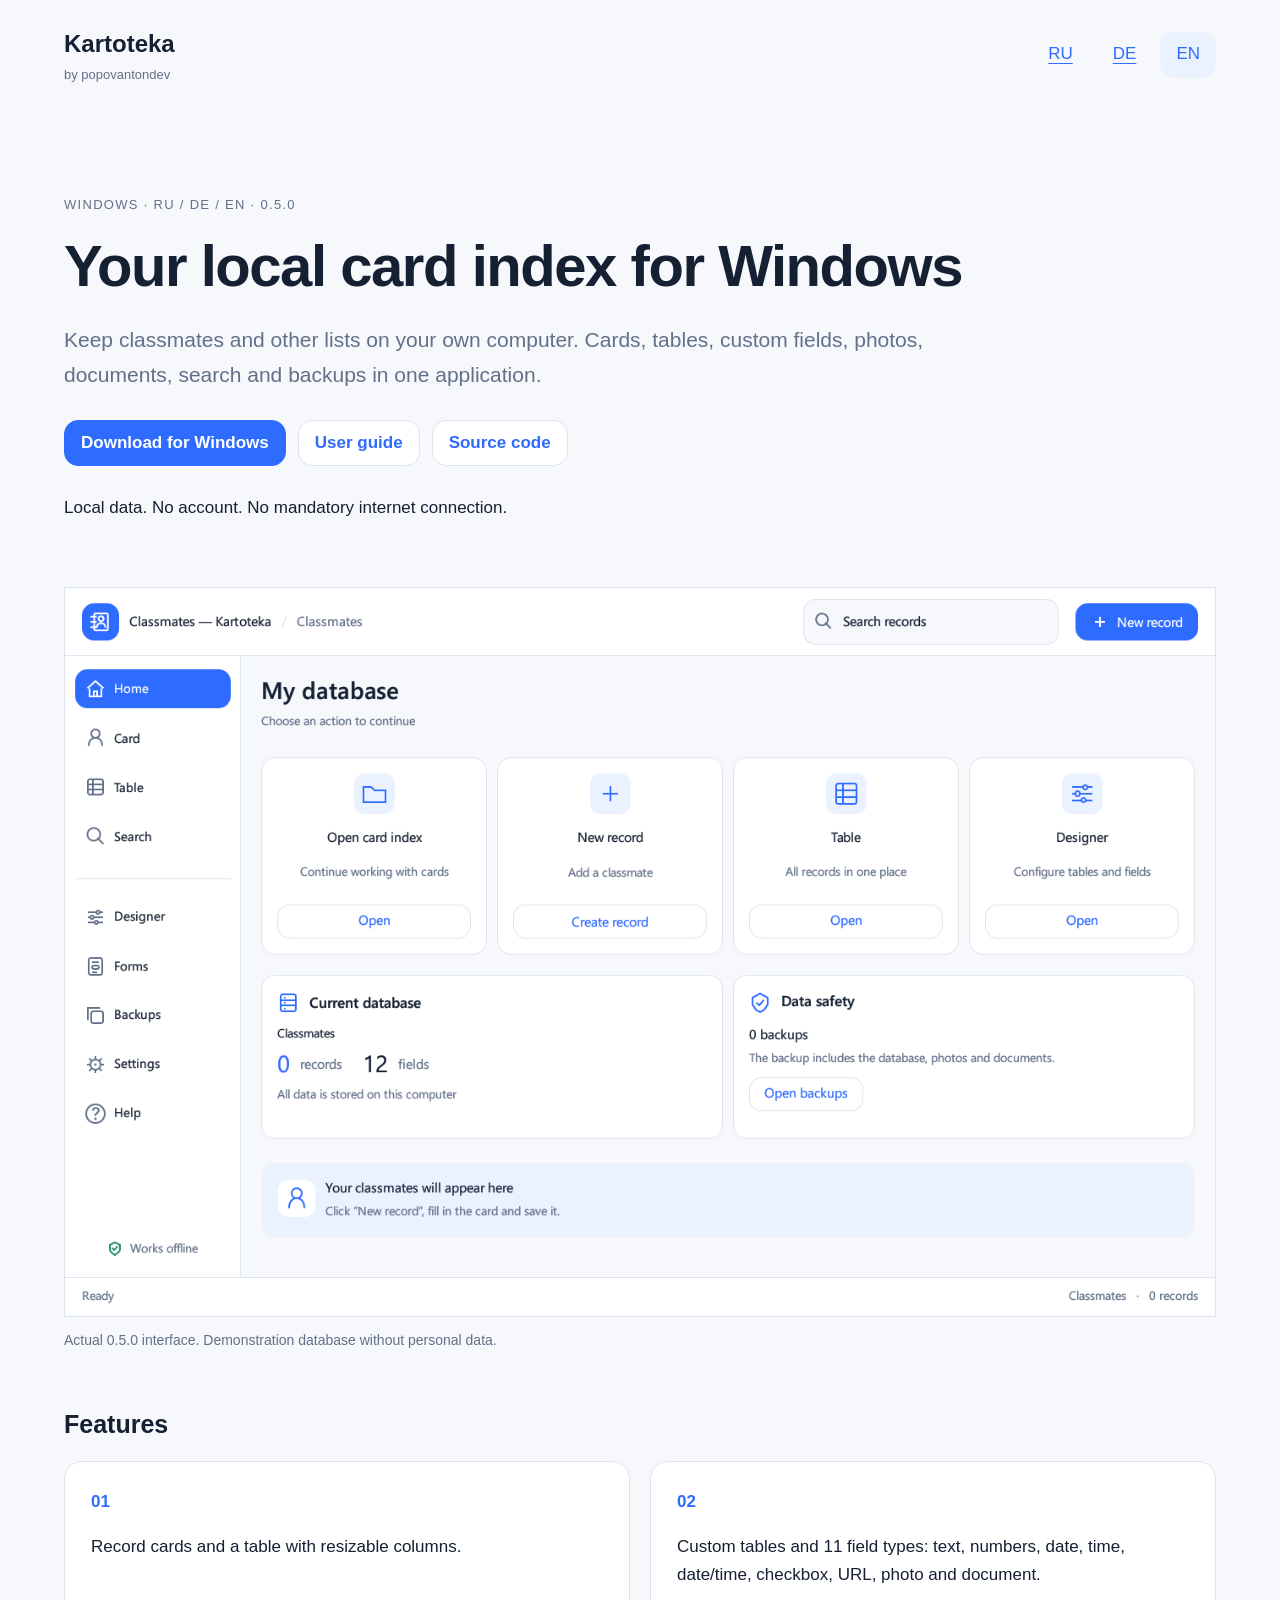
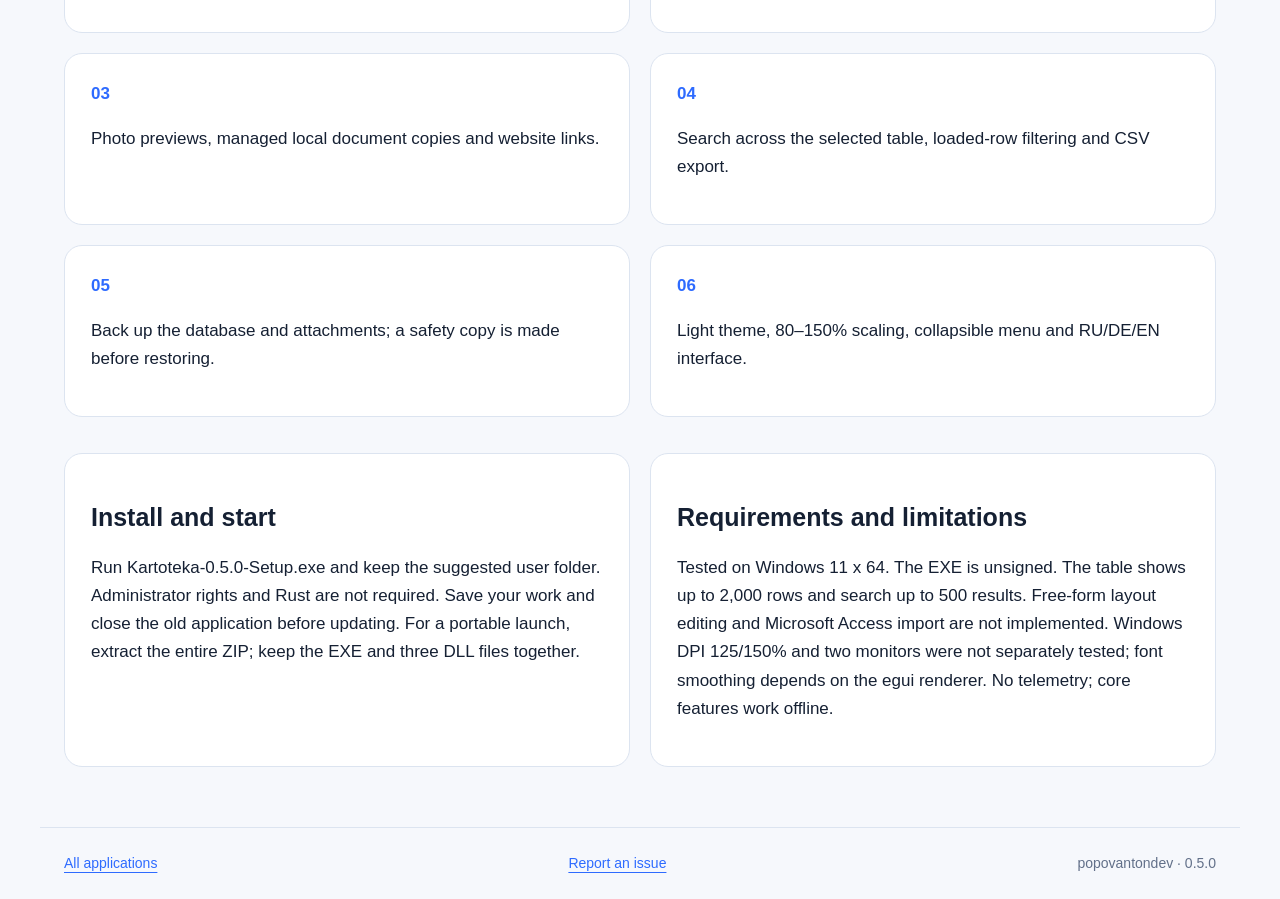
==== docs/index.html @ e93af3c0 "Add Kartoteka with persistent RU/DE/EN interface and public documentation" ====
<!doctype html><html lang="en"><head><meta charset="utf-8"><meta name="viewport" content="width=device-width,initial-scale=1"><meta name="description" content="Keep classmates and other lists on your own computer. Cards, tables, custom fields, photos, documents, search and backups in one application."><title>Classmates — Kartoteka</title><link rel="stylesheet" href="assets/site.css"></head><body><header><a class="brand" href="index.html">Kartoteka <small>by popovantondev</small></a><nav aria-label="Language"><a lang="ru" hreflang="ru" href="index-ru.html" >RU</a><a lang="de" hreflang="de" href="index-de.html" >DE</a><a lang="en" hreflang="en" href="index.html" aria-current="page">EN</a></nav></header><main><section class="hero"><p class="eyebrow">WINDOWS · RU / DE / EN · 0.5.0</p><h1>Your local card index for Windows</h1><p class="lead">Keep classmates and other lists on your own computer. Cards, tables, custom fields, photos, documents, search and backups in one application.</p><div class="actions"><a class="primary" href="https://github.com/popovantondev/Kartoteka/releases/download/v0.5.0/Kartoteka-0.5.0-Setup.exe">Download for Windows</a><a href="Guide-en.html">User guide</a><a href="https://github.com/popovantondev/Kartoteka">Source code</a></div><p>Local data. No account. No mandatory internet connection.</p></section><figure><img src="assets/app-en.png" width="1360" height="860" alt="Classmates — Kartoteka"><figcaption>Actual 0.5.0 interface. Demonstration database without personal data.</figcaption></figure><section><h2>Features</h2><div class="grid"><article><span class="number">01</span><p>Record cards and a table with resizable columns.</p></article><article><span class="number">02</span><p>Custom tables and 11 field types: text, numbers, date, time, date/time, checkbox, URL, photo and document.</p></article><article><span class="number">03</span><p>Photo previews, managed local document copies and website links.</p></article><article><span class="number">04</span><p>Search across the selected table, loaded-row filtering and CSV export.</p></article><article><span class="number">05</span><p>Back up the database and attachments; a safety copy is made before restoring.</p></article><article><span class="number">06</span><p>Light theme, 80–150% scaling, collapsible menu and RU/DE/EN interface.</p></article></div></section><section class="grid"><article><h2>Install and start</h2><p>Run Kartoteka-0.5.0-Setup.exe and keep the suggested user folder. Administrator rights and Rust are not required. Save your work and close the old application before updating. For a portable launch, extract the entire ZIP; keep the EXE and three DLL files together.</p></article><article><h2>Requirements and limitations</h2><p>Tested on Windows 11 x 64. The EXE is unsigned. The table shows up to 2,000 rows and search up to 500 results. Free-form layout editing and Microsoft Access import are not implemented. Windows DPI 125/150% and two monitors were not separately tested; font smoothing depends on the egui renderer. No telemetry; core features work offline.</p></article></section></main><footer><a href="https://popovantondev.github.io/popovantondev/index.html">All applications</a><a href="https://github.com/popovantondev/Kartoteka/issues/new">Report an issue</a><span>popovantondev · 0.5.0</span></footer></body></html>
---- docs/assets/site.css ----
*{box-sizing:border-box}html{color-scheme:light;scroll-behavior:smooth}body{margin:0;background:#F6F8FC;color:#152033;font:17px/1.65 "Segoe UI",Arial,sans-serif}a{color:#2E6BFF;text-underline-offset:4px}a:focus-visible{outline:3px solid #2E6BFF;outline-offset:5px}header,main,footer{max-width:1200px;margin:auto;padding:24px}header,footer{display:flex;align-items:center;justify-content:space-between;gap:20px;flex-wrap:wrap}header nav{display:flex;gap:8px}.brand{color:#152033;text-decoration:none;font-size:24px;font-weight:700}.brand small{display:block;font-size:13px;font-weight:400;color:#627089}nav a,.actions a{display:inline-flex;align-items:center;justify-content:center;min-height:46px;padding:8px 16px;border-radius:14px;white-space:normal;text-align:center}nav a[aria-current]{background:#eaf1ff;text-decoration:none}.hero{padding:48px 0 20px;max-width:920px}h1{font-size:clamp(32px,5vw,58px);line-height:1.13;margin:18px 0 24px;letter-spacing:-.025em}h2{font-size:25px;line-height:1.3}p{overflow-wrap:anywhere}.lead{font-size:21px;color:#627089}.eyebrow{font-size:13px;letter-spacing:.1em;color:#627089}.actions{display:flex;gap:12px;flex-wrap:wrap;margin:28px 0}.actions a{border:1px solid #DCE4F0;background:#fff;text-decoration:none;font-weight:600}.actions .primary{background:#2E6BFF;color:white;border-color:#2E6BFF}figure{margin:28px 0 56px}figure img{display:block;width:100%;height:auto;border:1px solid #DCE4F0}figcaption{font-size:14px;color:#627089;margin-top:12px}.grid{display:grid;grid-template-columns:repeat(2,minmax(0,1fr));gap:20px;margin-bottom:36px}article{background:#fff;border:1px solid #DCE4F0;border-radius:18px;padding:26px;min-width:0}.number{color:#2E6BFF;font-weight:600}footer{border-top:1px solid #DCE4F0;color:#627089;font-size:14px}.guide{max-width:980px}.guide h1{font-size:42px}.guide section{scroll-margin-top:24px;margin:36px 0}.contents{display:flex;gap:8px;flex-wrap:wrap;padding:16px;background:#fff;border:1px solid #DCE4F0;border-radius:16px}.contents a{font-size:15px}section>p{max-width:85ch}@media(max-width:600px){header,main,footer{padding:18px}.hero{padding-top:18px}.grid{grid-template-columns:1fr}article{padding:20px}.actions{flex-direction:column}.actions a{width:100%}.lead{font-size:18px}.guide h1{font-size:32px}}
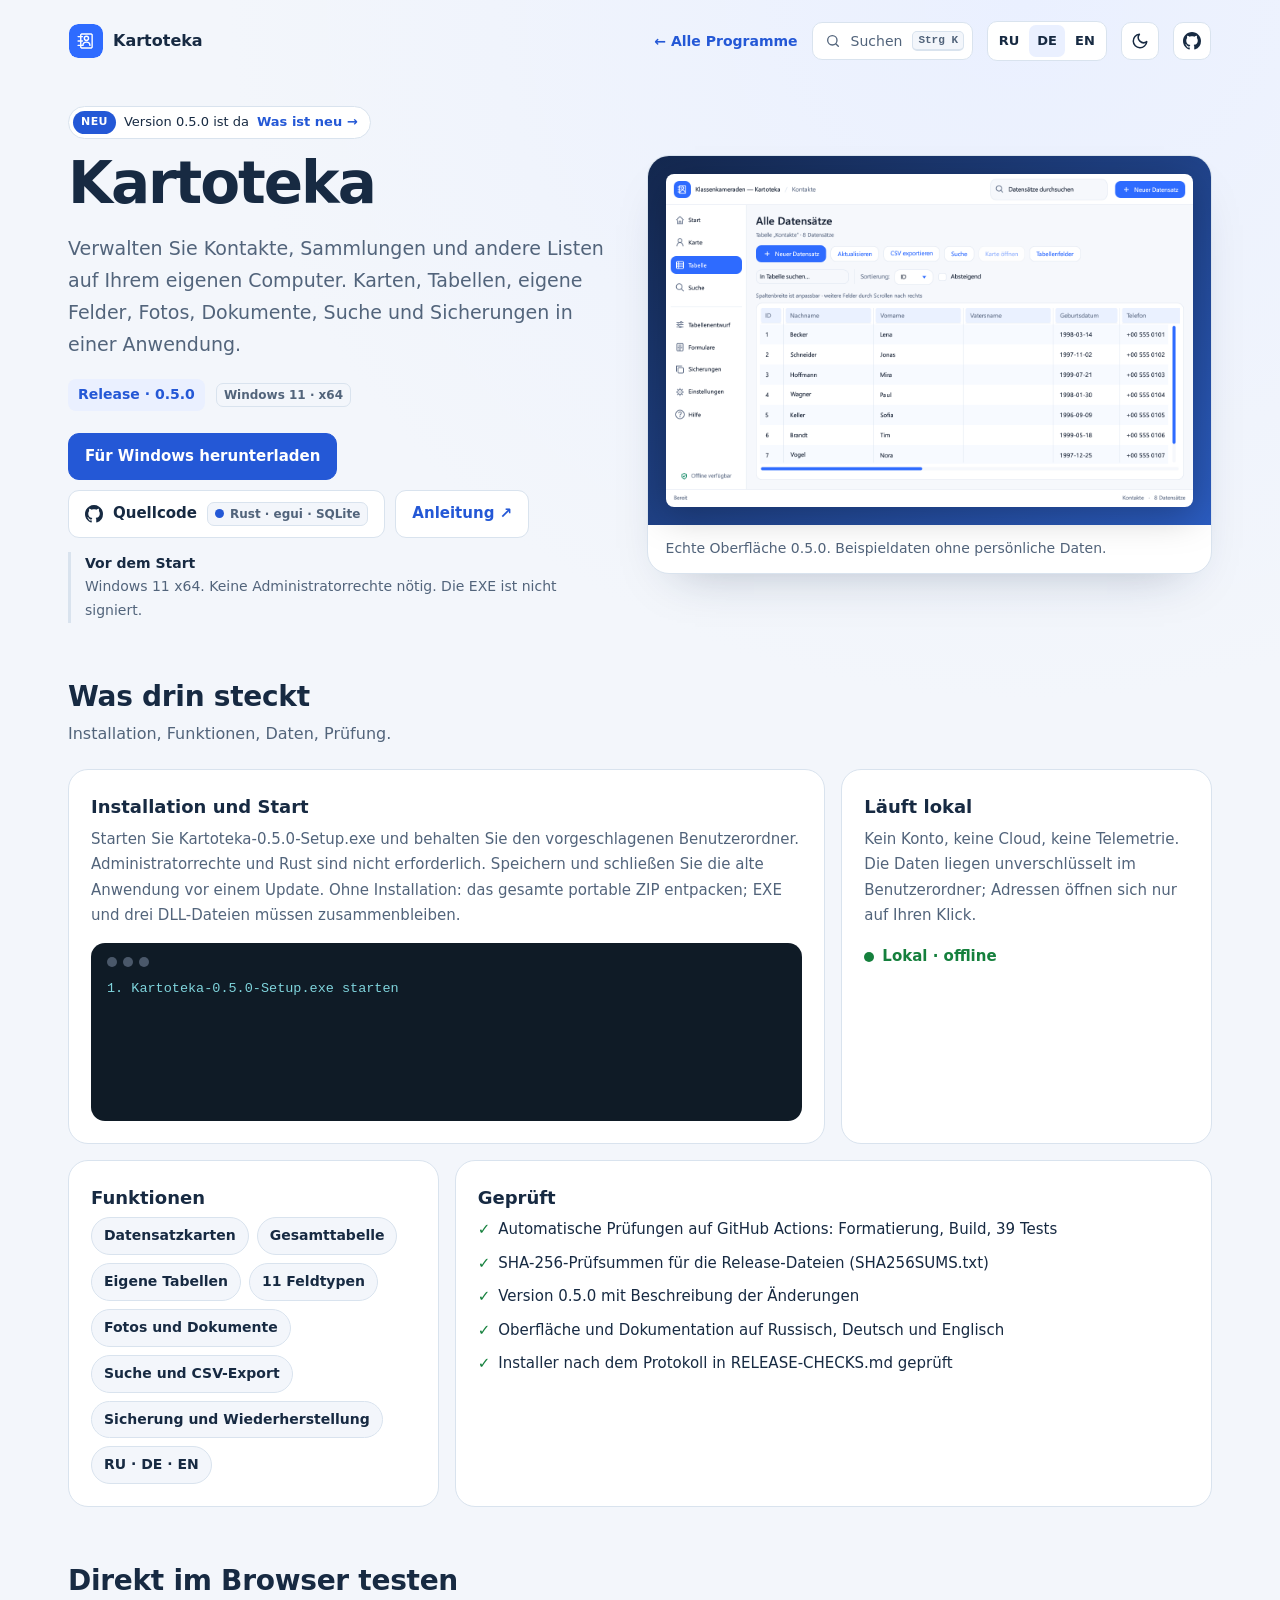
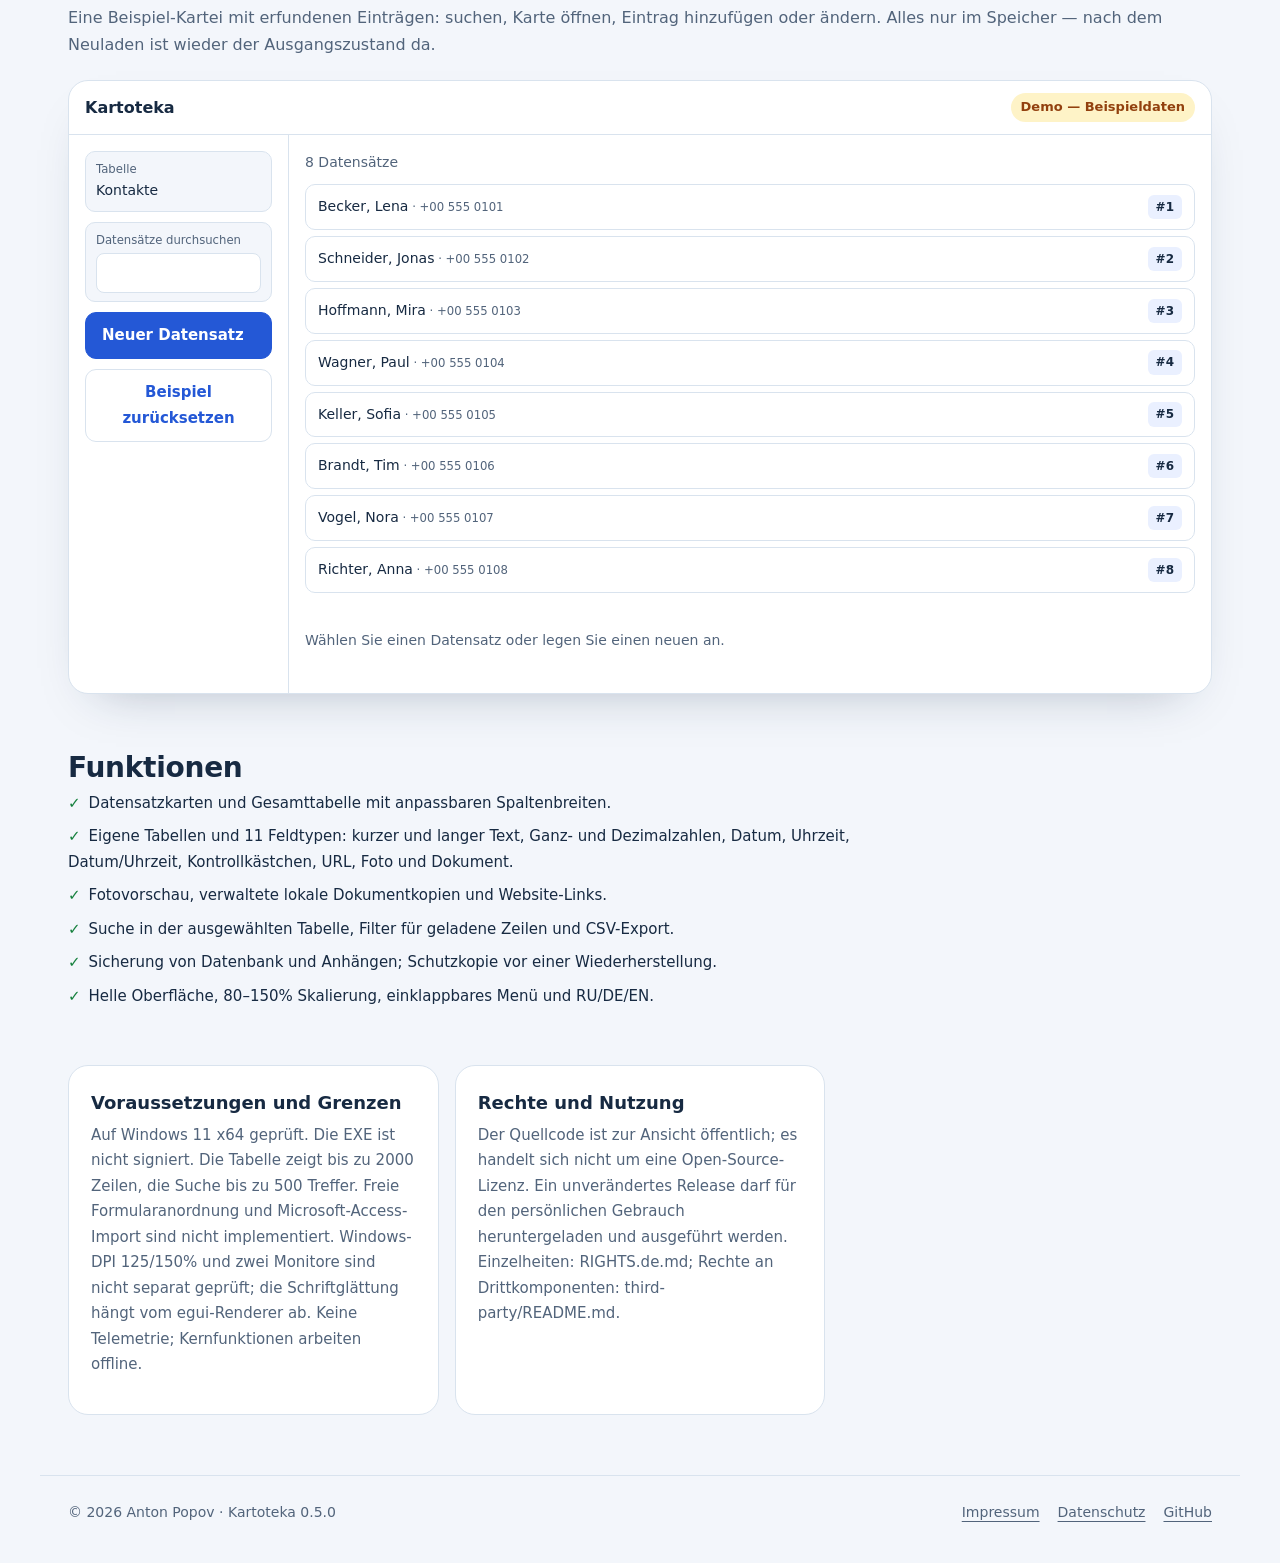
==== commit 2295c575: "Polish project site and documentation - German root pages (index.html, README.md), English and Russi" ====
--- a/docs/index.html
+++ b/docs/index.html
@@ -1 +1,82 @@
-<!doctype html><html lang="en"><head><meta charset="utf-8"><meta name="viewport" content="width=device-width,initial-scale=1"><meta name="description" content="Keep classmates and other lists on your own computer. Cards, tables, custom fields, photos, documents, search and backups in one application."><title>Classmates — Kartoteka</title><link rel="stylesheet" href="assets/site.css"></head><body><header><a class="brand" href="index.html">Kartoteka <small>by popovantondev</small></a><nav aria-label="Language"><a lang="ru" hreflang="ru" href="index-ru.html" >RU</a><a lang="de" hreflang="de" href="index-de.html" >DE</a><a lang="en" hreflang="en" href="index.html" aria-current="page">EN</a></nav></header><main><section class="hero"><p class="eyebrow">WINDOWS · RU / DE / EN · 0.5.0</p><h1>Your local card index for Windows</h1><p class="lead">Keep classmates and other lists on your own computer. Cards, tables, custom fields, photos, documents, search and backups in one application.</p><div class="actions"><a class="primary" href="https://github.com/popovantondev/Kartoteka/releases/download/v0.5.0/Kartoteka-0.5.0-Setup.exe">Download for Windows</a><a href="Guide-en.html">User guide</a><a href="https://github.com/popovantondev/Kartoteka">Source code</a></div><p>Local data. No account. No mandatory internet connection.</p></section><figure><img src="assets/app-en.png" width="1360" height="860" alt="Classmates — Kartoteka"><figcaption>Actual 0.5.0 interface. Demonstration database without personal data.</figcaption></figure><section><h2>Features</h2><div class="grid"><article><span class="number">01</span><p>Record cards and a table with resizable columns.</p></article><article><span class="number">02</span><p>Custom tables and 11 field types: text, numbers, date, time, date/time, checkbox, URL, photo and document.</p></article><article><span class="number">03</span><p>Photo previews, managed local document copies and website links.</p></article><article><span class="number">04</span><p>Search across the selected table, loaded-row filtering and CSV export.</p></article><article><span class="number">05</span><p>Back up the database and attachments; a safety copy is made before restoring.</p></article><article><span class="number">06</span><p>Light theme, 80–150% scaling, collapsible menu and RU/DE/EN interface.</p></article></div></section><section class="grid"><article><h2>Install and start</h2><p>Run Kartoteka-0.5.0-Setup.exe and keep the suggested user folder. Administrator rights and Rust are not required. Save your work and close the old application before updating. For a portable launch, extract the entire ZIP; keep the EXE and three DLL files together.</p></article><article><h2>Requirements and limitations</h2><p>Tested on Windows 11 x 64. The EXE is unsigned. The table shows up to 2,000 rows and search up to 500 results. Free-form layout editing and Microsoft Access import are not implemented. Windows DPI 125/150% and two monitors were not separately tested; font smoothing depends on the egui renderer. No telemetry; core features work offline.</p></article></section></main><footer><a href="https://popovantondev.github.io/popovantondev/index.html">All applications</a><a href="https://github.com/popovantondev/Kartoteka/issues/new">Report an issue</a><span>popovantondev · 0.5.0</span></footer></body></html>+<!doctype html>
+<html lang="de">
+<head>
+<meta charset="utf-8">
+<meta name="viewport" content="width=device-width,initial-scale=1">
+<meta name="color-scheme" content="light dark">
+<meta name="description" content="Verwalten Sie Kontakte, Sammlungen und andere Listen auf Ihrem eigenen Computer. Karten, Tabellen, eigene Felder, Fotos, Dokumente, Suche und Sicherungen in einer Anwendung.">
+<title>Kartoteka — Ihre lokale Kartei für Windows</title>
+<link rel="icon" href="assets/kartoteka.svg" type="image/svg+xml">
+<script src="assets/kit/kit-theme.js"></script><link rel="stylesheet" href="assets/kit/kit.css?v=2026.11.05-1"><script src="assets/kit/programs.js?v=2026.11.05-1" defer></script><script src="assets/kit/kit.js?v=2026.11.05-1" defer></script>
+<link rel="stylesheet" href="assets/site.css?v=2026.11.05-1">
+</head>
+<body class="ppk-page ppk-prose">
+<a class="ppk-skip" href="#main">Zum Inhalt</a>
+<div class="ppk-nav-wrap" id="ppk-nav-wrap">
+  <nav class="ppk-nav" aria-label="Hauptnavigation">
+    <a class="ppk-brand" href="index.html"><img src="assets/kartoteka.svg" alt="" width="34" height="34"><span>Kartoteka</span></a>
+    <span class="ppk-spacer"></span>
+    <a class="ppk-back" href="https://popovantondev.github.io/popovantondev/index.html">← Alle Programme</a>
+    <button class="ppk-search-btn" type="button" data-ppk-open-search aria-label="Programme durchsuchen"><span>Suchen</span><kbd>Strg K</kbd></button>
+    <div class="ppk-langs"><a href="index-ru.html" lang="ru" hreflang="ru">RU</a><a href="index.html" lang="de" hreflang="de" aria-current="page">DE</a><a href="index-en.html" lang="en" hreflang="en">EN</a></div>
+    <button class="ppk-icon-btn ppk-theme-btn" type="button" data-ppk-theme aria-label="Farbschema wechseln"></button>
+    <a class="ppk-icon-btn ppk-gh-btn" href="https://github.com/popovantondev/Kartoteka" aria-label="GitHub"></a>
+  </nav>
+</div>
+<main class="ppk-shell" id="main">
+<div class="ppk-hero">
+<div>
+<a class="ppk-pill" href="https://github.com/popovantondev/Kartoteka/releases/tag/v0.5.0"><span class="ppk-new">NEU</span><span>Version 0.5.0 ist da</span> <span class="ppk-more">Was ist neu →</span></a>
+<h1>Kartoteka</h1>
+<p class="ppk-lead">Verwalten Sie Kontakte, Sammlungen und andere Listen auf Ihrem eigenen Computer. Karten, Tabellen, eigene Felder, Fotos, Dokumente, Suche und Sicherungen in einer Anwendung.</p>
+<span class="ppk-status">Release · 0.5.0</span> <span class="ppk-chip ppk-meta-chip">Windows 11 · x64</span>
+<div class="ppk-actions">
+<a class="ppk-btn ppk-btn-primary" href="https://github.com/popovantondev/Kartoteka/releases/download/v0.5.0/Kartoteka-0.5.0-Setup.exe">Für Windows herunterladen</a>
+<a class="ppk-btn ppk-btn-gh" href="https://github.com/popovantondev/Kartoteka">Quellcode <span class="ppk-chip"><i class="ppk-dot"></i>Rust · egui · SQLite</span></a>
+<a class="ppk-btn" href="Guide-de.html">Anleitung ↗</a>
+</div>
+<p class="ppk-requirements"><strong>Vor dem Start</strong>Windows 11 x64. Keine Administratorrechte nötig. Die EXE ist nicht signiert.</p>
+</div>
+<figure class="ppk-preview">
+<div class="ppk-stage"><img src="assets/app-de.png" width="1360" height="860" alt="Kartoteka — Echte Oberfläche 0.5.0. Beispieldaten ohne persönliche Daten." decoding="async"></div>
+<figcaption>Echte Oberfläche 0.5.0. Beispieldaten ohne persönliche Daten.</figcaption>
+</figure>
+</div>
+
+<section class="ppk-bento-section ppk-section ppk-reveal">
+<h2>Was drin steckt</h2>
+<p class="ppk-sub">Installation, Funktionen, Daten, Prüfung.</p>
+<div class="ppk-bento">
+<div class="ppk-tile ppk-wide"><h3>Installation und Start</h3><p>Starten Sie Kartoteka-0.5.0-Setup.exe und behalten Sie den vorgeschlagenen Benutzerordner. Administratorrechte und Rust sind nicht erforderlich. Speichern und schließen Sie die alte Anwendung vor einem Update. Ohne Installation: das gesamte portable ZIP entpacken; EXE und drei DLL-Dateien müssen zusammenbleiben.</p><div class="ppk-term" role="group" aria-label="Installation und Start"><div class="ppk-term-bar"><i></i><i></i><i></i></div><div class="ppk-term-out"><div class="ppk-ps">1. Kartoteka-0.5.0-Setup.exe starten</div><div class="ppk-dim">   Benutzerordner behalten · keine Administratorrechte, kein Rust nötig</div><div class="ppk-ps">2. Alternativ: das gesamte portable ZIP entpacken</div><div class="ppk-dim">   EXE und drei DLL-Dateien müssen zusammenbleiben</div><div class="ppk-ok">3. Kartoteka öffnen · Sprache unter Einstellungen → Allgemein</div></div></div></div>
+<div class="ppk-tile"><h3>Läuft lokal</h3><p>Kein Konto, keine Cloud, keine Telemetrie. Die Daten liegen unverschlüsselt im Benutzerordner; Adressen öffnen sich nur auf Ihren Klick.</p><span class="ppk-live">Lokal · offline</span></div>
+<div class="ppk-tile"><h3>Funktionen</h3><div class="ppk-chips"><span>Datensatzkarten</span><span>Gesamttabelle</span><span>Eigene Tabellen</span><span>11 Feldtypen</span><span>Fotos und Dokumente</span><span>Suche und CSV-Export</span><span>Sicherung und Wiederherstellung</span><span>RU · DE · EN</span></div></div>
+<div class="ppk-tile ppk-wide"><h3>Geprüft</h3><ul class="ppk-checks"><li>Automatische Prüfungen auf GitHub Actions: Formatierung, Build, 39 Tests</li><li>SHA-256-Prüfsummen für die Release-Dateien (SHA256SUMS.txt)</li><li>Version 0.5.0 mit Beschreibung der Änderungen</li><li>Oberfläche und Dokumentation auf Russisch, Deutsch und Englisch</li><li>Installer nach dem Protokoll in RELEASE-CHECKS.md geprüft</li></ul></div>
+</div>
+</section>
+
+<section class="ppk-section ppk-demo-section ppk-reveal" id="demo" data-demo="kartoteka" aria-labelledby="demo-title">
+<h2 id="demo-title">Direkt im Browser testen</h2>
+<p class="ppk-sub">Eine Beispiel-Kartei mit erfundenen Einträgen: suchen, Karte öffnen, Eintrag hinzufügen oder ändern. Alles nur im Speicher — nach dem Neuladen ist wieder der Ausgangszustand da.</p>
+<div class="ppk-demo"><div class="ppk-demo-head"><span>Kartoteka</span><span class="ppk-demo-label">Demo — Beispieldaten</span></div>
+<div class="ppk-demo-body"><div class="ppk-demo-main"><noscript><p class="ppk-demo-empty">Für die Demo wird JavaScript benötigt.</p></noscript></div></div></div>
+</section>
+
+<section class="ppk-section ppk-reveal">
+<h2>Funktionen</h2>
+<ul class="ppk-checks ppk-feature-list"><li>Datensatzkarten und Gesamttabelle mit anpassbaren Spaltenbreiten.</li><li>Eigene Tabellen und 11 Feldtypen: kurzer und langer Text, Ganz- und Dezimalzahlen, Datum, Uhrzeit, Datum/Uhrzeit, Kontrollkästchen, URL, Foto und Dokument.</li><li>Fotovorschau, verwaltete lokale Dokumentkopien und Website-Links.</li><li>Suche in der ausgewählten Tabelle, Filter für geladene Zeilen und CSV-Export.</li><li>Sicherung von Datenbank und Anhängen; Schutzkopie vor einer Wiederherstellung.</li><li>Helle Oberfläche, 80–150% Skalierung, einklappbares Menü und RU/DE/EN.</li></ul>
+</section>
+
+<section class="ppk-section ppk-reveal">
+<div class="ppk-bento">
+<div class="ppk-tile"><h3>Voraussetzungen und Grenzen</h3><p>Auf Windows 11 x64 geprüft. Die EXE ist nicht signiert. Die Tabelle zeigt bis zu 2000 Zeilen, die Suche bis zu 500 Treffer. Freie Formularanordnung und Microsoft-Access-Import sind nicht implementiert. Windows-DPI 125/150% und zwei Monitore sind nicht separat geprüft; die Schriftglättung hängt vom egui-Renderer ab. Keine Telemetrie; Kernfunktionen arbeiten offline.</p></div>
+<div class="ppk-tile"><h3>Rechte und Nutzung</h3><p>Der Quellcode ist zur Ansicht öffentlich; es handelt sich nicht um eine Open-Source-Lizenz. Ein unverändertes Release darf für den persönlichen Gebrauch heruntergeladen und ausgeführt werden. Einzelheiten: RIGHTS.de.md; Rechte an Drittkomponenten: third-party/README.md.</p></div>
+</div>
+</section>
+</main>
+<footer class="ppk-footer">
+  <span>© 2026 Anton Popov · Kartoteka 0.5.0</span>
+  <nav aria-label="Rechtliches"><a href="https://popovantondev.github.io/popovantondev/impressum.html">Impressum</a><a href="https://popovantondev.github.io/popovantondev/datenschutz.html">Datenschutz</a><a href="https://github.com/popovantondev/Kartoteka">GitHub</a></nav>
+</footer>
+<script src="assets/demo.js?v=3c7292a7" defer></script>
+</body>
+</html>
--- a/docs/assets/kit/kit.css
+++ b/docs/assets/kit/kit.css
@@ -0,0 +1,244 @@
+/* popovantondev shared kit: tokens, header, search palette, components, footer.
+   Everything is prefixed ppk-. Pages set their accent in their own CSS (see demo.html).
+   Kit tokens have zero specificity (:where), so any page rule overrides them regardless of load order. */
+
+/* ---------- tokens ---------- */
+:where(:root){color-scheme:light;
+  --ppk-bg:#f3f6fb;--ppk-panel:#ffffff;--ppk-ink:#172a42;--ppk-muted:#52647b;--ppk-line:#d9e3ee;
+  --ppk-accent:#0f6f7c;--ppk-accent-ink:#ffffff;--ppk-tint:#e2f2f3;--ppk-hero:#0c3a45;--ppk-hero-end:#1b6b78;
+  --ppk-glass:rgba(255,255,255,.76);--ppk-term:#0f1b26;--ppk-term-ink:#d6e4ef;--ppk-term-ps:#7fd4dc;--ppk-term-ok:#6ee787;--ppk-term-dim:#8fa3b6;
+  --ppk-ok:#15803d;--ppk-ok-bg:#dcfce7;--ppk-ok-fg:#166534;--ppk-warn-bg:#fef3c7;--ppk-warn-fg:#92400e;
+  --ppk-focus:#1a5fd0;--ppk-shadow:0 22px 50px -30px rgba(22,43,72,.35);
+  --ppk-radius-s:8px;--ppk-radius-m:12px;--ppk-radius-l:20px;--ppk-radius-pill:999px;
+  --ppk-font:system-ui,-apple-system,"Segoe UI",sans-serif;--ppk-mono:ui-monospace,"Cascadia Code",Consolas,monospace;--ppk-shell:1200px}
+:where([data-theme="dark"]){color-scheme:dark;
+  --ppk-bg:#0c131b;--ppk-panel:#131d28;--ppk-ink:#e5edf5;--ppk-muted:#9badbf;--ppk-line:#233142;
+  --ppk-accent:#3cc1cc;--ppk-accent-ink:#03262b;--ppk-tint:#11343a;--ppk-hero:#082a32;--ppk-hero-end:#145a65;
+  --ppk-glass:rgba(19,29,40,.76);--ppk-term:#070d13;--ppk-term-ink:#d6e4ef;--ppk-term-ps:#7fd4dc;--ppk-term-ok:#6ee787;--ppk-term-dim:#8fa3b6;
+  --ppk-ok:#4ade80;--ppk-ok-bg:#14532d;--ppk-ok-fg:#bbf7d0;--ppk-warn-bg:#78350f;--ppk-warn-fg:#fde68a;
+  --ppk-focus:#7ab8ff;--ppk-shadow:0 22px 50px -30px rgba(0,0,0,.7)}
+@media (prefers-color-scheme:dark){:where(:root:not([data-theme])){color-scheme:dark;
+  --ppk-bg:#0c131b;--ppk-panel:#131d28;--ppk-ink:#e5edf5;--ppk-muted:#9badbf;--ppk-line:#233142;
+  --ppk-accent:#3cc1cc;--ppk-accent-ink:#03262b;--ppk-tint:#11343a;--ppk-hero:#082a32;--ppk-hero-end:#145a65;
+  --ppk-glass:rgba(19,29,40,.76);--ppk-term:#070d13;--ppk-term-ink:#d6e4ef;--ppk-term-ps:#7fd4dc;--ppk-term-ok:#6ee787;--ppk-term-dim:#8fa3b6;
+  --ppk-ok:#4ade80;--ppk-ok-bg:#14532d;--ppk-ok-fg:#bbf7d0;--ppk-warn-bg:#78350f;--ppk-warn-fg:#fde68a;
+  --ppk-focus:#7ab8ff;--ppk-shadow:0 22px 50px -30px rgba(0,0,0,.7)}}
+
+/* ---------- base (only inside pages that opt in with class ppk-page on body) ---------- */
+.ppk-page{margin:0;background:radial-gradient(ellipse at 80% 0,var(--ppk-tint),transparent 55%),var(--ppk-bg);background-attachment:fixed;color:var(--ppk-ink);font:16px/1.6 var(--ppk-font);transition:background-color .3s,color .3s}
+.ppk-page *,.ppk-page *::before,.ppk-page *::after{box-sizing:border-box}
+:where(.ppk-page a){color:var(--ppk-accent);text-underline-offset:4px}
+:where(.ppk-page img){max-width:100%;height:auto}
+:where(.ppk-page button){font:inherit;color:inherit}
+.ppk-page :focus-visible,.ppk-overlay :focus-visible,.ppk-nav-wrap :focus-visible,.ppk-footer :focus-visible{outline:3px solid var(--ppk-focus);outline-offset:3px}
+:where(.ppk-page h1),.ppk-title{font-size:clamp(34px,4.6vw,58px);line-height:1.05;letter-spacing:-.035em;margin:14px 0 18px}
+:where(.ppk-page h2),.ppk-h2{font-size:clamp(22px,2.4vw,28px);line-height:1.25;letter-spacing:-.01em;margin:0 0 6px}
+.ppk-page [hidden],.ppk-overlay[hidden]{display:none!important}
+.ppk-shell{max-width:var(--ppk-shell);margin:0 auto;padding:0 28px}
+.ppk-section{margin:56px 0;position:relative}
+.ppk-sub{color:var(--ppk-muted);margin:0 0 22px}
+.ppk-sr-only{position:absolute!important;width:1px;height:1px;margin:-1px;padding:0;overflow:hidden;clip:rect(0 0 0 0);white-space:nowrap;border:0}
+.ppk-skip{position:absolute;left:12px;top:-60px;z-index:200;background:var(--ppk-panel);color:var(--ppk-ink);border:2px solid var(--ppk-focus);border-radius:var(--ppk-radius-m);padding:8px 14px;font-weight:700;text-decoration:none}
+.ppk-skip:focus{top:12px}
+html.ppk-lock{overflow:hidden}
+
+/* ---------- icons (CSS masks, work without JS and without inline SVG) ---------- */
+.ppk-search-btn::before,.ppk-gh-btn::before,.ppk-theme-btn::before,.ppk-btn-gh::before{content:"";flex:none;background:currentColor;-webkit-mask:var(--ppk-ico) center/contain no-repeat;mask:var(--ppk-ico) center/contain no-repeat}
+.ppk-search-btn::before{--ppk-ico:url("data:image/svg+xml,%3Csvg xmlns='http://www.w3.org/2000/svg' viewBox='0 0 24 24' fill='none' stroke='black' stroke-width='2' stroke-linecap='round'%3E%3Ccircle cx='11' cy='11' r='7'/%3E%3Cpath d='m20 20-3.5-3.5'/%3E%3C/svg%3E");width:16px;height:16px}
+.ppk-gh-btn::before,.ppk-btn-gh::before{--ppk-ico:url("data:image/svg+xml,%3Csvg xmlns='http://www.w3.org/2000/svg' viewBox='0 0 16 16'%3E%3Cpath d='M8 0C3.58 0 0 3.58 0 8c0 3.54 2.29 6.53 5.47 7.59.4.07.55-.17.55-.38 0-.19-.01-.82-.01-1.49-2.01.37-2.53-.49-2.69-.94-.09-.23-.48-.94-.82-1.13-.28-.15-.68-.52-.01-.53.63-.01 1.08.58 1.23.82.72 1.21 1.87.87 2.33.66.07-.52.28-.87.51-1.07-1.78-.2-3.64-.89-3.64-3.95 0-.87.31-1.59.82-2.15-.08-.2-.36-1.02.08-2.12 0 0 .67-.21 2.2.82.64-.18 1.32-.27 2-.27.68 0 1.36.09 2 .27 1.53-1.04 2.2-.82 2.2-.82.44 1.1.16 1.92.08 2.12.51.56.82 1.27.82 2.15 0 3.07-1.87 3.75-3.65 3.95.29.25.54.73.54 1.48 0 1.07-.01 1.93-.01 2.2 0 .21.15.46.55.38A8.013 8.013 0 0 0 16 8c0-4.42-3.58-8-8-8z'/%3E%3C/svg%3E");width:18px;height:18px}
+.ppk-theme-btn::before{--ppk-ico:url("data:image/svg+xml,%3Csvg xmlns='http://www.w3.org/2000/svg' viewBox='0 0 24 24' fill='none' stroke='black' stroke-width='2' stroke-linecap='round' stroke-linejoin='round'%3E%3Cpath d='M21 12.8A9 9 0 1 1 11.2 3a7 7 0 0 0 9.8 9.8z'/%3E%3C/svg%3E");width:18px;height:18px}
+:root[data-theme="dark"] .ppk-theme-btn::before{--ppk-ico:url("data:image/svg+xml,%3Csvg xmlns='http://www.w3.org/2000/svg' viewBox='0 0 24 24' fill='none' stroke='black' stroke-width='2' stroke-linecap='round'%3E%3Ccircle cx='12' cy='12' r='4.5'/%3E%3Cpath d='M12 2v2M12 20v2M4.9 4.9l1.4 1.4M17.7 17.7l1.4 1.4M2 12h2M20 12h2M4.9 19.1l1.4-1.4M17.7 6.3l1.4-1.4'/%3E%3C/svg%3E")}
+@media (prefers-color-scheme:dark){:root:not([data-theme]) .ppk-theme-btn::before{--ppk-ico:url("data:image/svg+xml,%3Csvg xmlns='http://www.w3.org/2000/svg' viewBox='0 0 24 24' fill='none' stroke='black' stroke-width='2' stroke-linecap='round'%3E%3Ccircle cx='12' cy='12' r='4.5'/%3E%3Cpath d='M12 2v2M12 20v2M4.9 4.9l1.4 1.4M17.7 17.7l1.4 1.4M2 12h2M20 12h2M4.9 19.1l1.4-1.4M17.7 6.3l1.4-1.4'/%3E%3C/svg%3E")}}
+.ppk-search-btn:has(svg)::before,.ppk-icon-btn:has(svg)::before,.ppk-btn-gh:has(svg)::before{display:none}
+
+/* ---------- header: static markup, JS only improves it ---------- */
+.ppk-nav-wrap{position:sticky;top:0;z-index:40;padding:10px 0 0;transition:padding .3s}
+.ppk-nav-wrap.ppk-floating{padding-inline:8px}
+.ppk-nav{max-width:var(--ppk-shell);margin:0 auto;display:flex;align-items:center;gap:14px;padding:10px 28px;border:1px solid transparent;border-radius:0;font:14px/1.3 var(--ppk-font);color:var(--ppk-ink);transition:max-width .35s cubic-bezier(.2,.8,.2,1),padding .35s cubic-bezier(.2,.8,.2,1),border-radius .35s,background-color .35s,box-shadow .35s}
+.ppk-nav *,.ppk-nav *::before,.ppk-nav *::after{box-sizing:border-box}
+.ppk-floating .ppk-nav{max-width:980px;padding:8px 10px 8px 16px;border-color:var(--ppk-line);border-radius:var(--ppk-radius-pill);background:var(--ppk-glass);-webkit-backdrop-filter:blur(14px) saturate(1.4);backdrop-filter:blur(14px) saturate(1.4);box-shadow:0 10px 30px -18px rgba(0,0,0,.35)}
+.ppk-brand{display:flex;align-items:center;gap:10px;min-width:0;font-size:16px;font-weight:750;color:var(--ppk-ink);text-decoration:none;white-space:nowrap}
+.ppk-brand img{width:34px;height:34px;flex:none;border-radius:9px}
+.ppk-brand span{overflow:hidden;text-overflow:ellipsis}
+.ppk-spacer{flex:1}
+.ppk-back{display:inline-flex;align-items:center;min-height:38px;font-size:14px;font-weight:650;color:var(--ppk-accent);text-decoration:none;white-space:nowrap}
+.ppk-back:hover{text-decoration:underline;text-underline-offset:4px}
+.ppk-search-btn{display:none;align-items:center;gap:10px;min-height:38px;padding:6px 8px 6px 12px;border:1px solid var(--ppk-line);border-radius:10px;background:var(--ppk-panel);color:var(--ppk-muted);font:inherit;font-size:14px;cursor:pointer;transition:border-color .2s}
+.ppk-search-btn:hover{border-color:var(--ppk-accent)}
+html.ppk-js .ppk-search-btn{display:flex}
+.ppk-search-btn kbd,.ppk-kbd{font:600 11px/1 var(--ppk-mono);border:1px solid var(--ppk-line);border-bottom-width:2px;border-radius:5px;padding:3px 5px;color:var(--ppk-muted);background:var(--ppk-bg)}
+.ppk-langs{display:flex;gap:2px;padding:3px;border:1px solid var(--ppk-line);border-radius:10px;background:var(--ppk-panel)}
+.ppk-langs a{display:grid;place-items:center;min-width:36px;min-height:32px;border-radius:7px;color:var(--ppk-ink);font-size:13px;font-weight:700;text-decoration:none}
+.ppk-langs a:hover{background:var(--ppk-bg)}
+.ppk-langs a[aria-current]{background:var(--ppk-tint);color:var(--ppk-ink)}
+.ppk-icon-btn{display:grid;place-items:center;width:38px;height:38px;padding:0;border:1px solid var(--ppk-line);border-radius:10px;background:var(--ppk-panel);color:var(--ppk-ink);text-decoration:none;cursor:pointer;transition:border-color .2s}
+.ppk-icon-btn:hover{border-color:var(--ppk-accent)}
+.ppk-icon-btn svg{width:18px;height:18px}
+html:not(.ppk-js) .ppk-theme-btn{display:none}
+
+/* ---------- hero parts ---------- */
+.ppk-hero{display:grid;grid-template-columns:minmax(0,1fr) minmax(0,1.05fr);gap:40px;align-items:center;margin:34px 0 10px}
+.ppk-hero>*{min-width:0}
+.ppk-pill{display:inline-flex;align-items:center;gap:8px;max-width:100%;padding:4px 12px 4px 4px;border:1px solid var(--ppk-line);border-radius:var(--ppk-radius-pill);background:var(--ppk-panel);color:var(--ppk-ink);font-size:13px;text-decoration:none;transition:border-color .2s,transform .2s}
+.ppk-pill:hover{border-color:var(--ppk-accent);transform:translateY(-1px)}
+.ppk-pill .ppk-new{flex:none;background:var(--ppk-accent);color:var(--ppk-accent-ink);border-radius:var(--ppk-radius-pill);padding:2px 8px;font-weight:800;font-size:11px;letter-spacing:.04em}
+.ppk-pill .ppk-more{color:var(--ppk-accent);font-weight:650;white-space:nowrap}
+.ppk-lead{margin:0 0 18px;color:var(--ppk-muted);font-size:19px}
+.ppk-status{display:inline-block;padding:4px 10px;border-radius:var(--ppk-radius-s);background:var(--ppk-tint);color:var(--ppk-accent);font-size:14px;font-weight:700}
+.ppk-actions{display:flex;flex-wrap:wrap;align-items:center;gap:10px;margin:22px 0 14px}
+.ppk-btn{display:inline-flex;align-items:center;gap:10px;min-height:46px;padding:10px 16px;border:1px solid var(--ppk-line);border-radius:11px;background:var(--ppk-panel);color:var(--ppk-accent);font-size:15px;font-weight:700;text-decoration:none;cursor:pointer;transition:transform .15s,box-shadow .2s,border-color .2s}
+.ppk-btn:hover{transform:translateY(-1px);box-shadow:0 8px 20px -12px rgba(0,0,0,.35);border-color:var(--ppk-accent)}
+.ppk-btn-primary{background:var(--ppk-accent);border-color:var(--ppk-accent);color:var(--ppk-accent-ink)}
+.ppk-btn-gh{color:var(--ppk-ink)}
+.ppk-chip{display:inline-flex;align-items:center;gap:6px;padding:1px 7px;border:1px solid var(--ppk-line);border-radius:7px;background:var(--ppk-bg);color:var(--ppk-muted);font-size:12px;font-weight:600}
+.ppk-dot{display:inline-block;width:9px;height:9px;border-radius:50%;background:var(--ppk-accent)}
+.ppk-requirements{margin:0;padding-left:14px;border-left:3px solid var(--ppk-line);color:var(--ppk-muted);font-size:14px}
+.ppk-requirements strong{display:block;color:var(--ppk-ink)}
+.ppk-preview{position:relative;margin:0;overflow:hidden;border:1px solid var(--ppk-line);border-radius:22px;background:var(--ppk-panel);box-shadow:var(--ppk-shadow)}
+.ppk-stage{display:grid;place-items:center;padding:18px;background:linear-gradient(145deg,var(--ppk-hero),var(--ppk-hero-end))}
+.ppk-stage img{display:block;width:auto;max-height:470px;filter:drop-shadow(0 8px 18px rgba(0,0,0,.25))}
+.ppk-preview figcaption{padding:12px 18px;color:var(--ppk-muted);font-size:14px}
+
+/* ---------- bento ---------- */
+.ppk-bento{display:grid;grid-template-columns:repeat(3,minmax(0,1fr));gap:16px}
+.ppk-tile{position:relative;min-width:0;overflow:hidden;padding:22px;border:1px solid var(--ppk-line);border-radius:var(--ppk-radius-l);background:var(--ppk-panel)}
+.ppk-tile h3{margin:0 0 4px;font-size:18px}
+.ppk-tile p{margin:0 0 14px;color:var(--ppk-muted);font-size:15px}
+.ppk-wide{grid-column:span 2}
+.ppk-term{min-height:178px;overflow:hidden;padding:14px 16px;border-radius:14px;background:var(--ppk-term);color:var(--ppk-term-ink);font:13.5px/1.75 var(--ppk-mono)}
+.ppk-term-bar{display:flex;gap:6px;margin-bottom:10px}
+.ppk-term-bar i{width:10px;height:10px;border-radius:50%;background:#4a586a}
+.ppk-term-out>div{overflow-wrap:anywhere}
+.ppk-term .ppk-ps{color:var(--ppk-term-ps)}
+.ppk-term .ppk-ok{color:var(--ppk-term-ok)}
+.ppk-term .ppk-dim{color:var(--ppk-term-dim)}
+.ppk-cursor{display:inline-block;width:8px;height:1.05em;background:var(--ppk-term-ink);vertical-align:-2px;animation:ppk-blink 1s steps(1) infinite}
+@keyframes ppk-blink{50%{opacity:0}}
+.ppk-chips{display:flex;flex-wrap:wrap;gap:8px}
+.ppk-chips span{padding:6px 12px;border:1px solid var(--ppk-line);border-radius:var(--ppk-radius-pill);background:var(--ppk-bg);font-size:14px;font-weight:600;transition:transform .2s,border-color .2s}
+.ppk-chips span:hover{transform:translateY(-2px);border-color:var(--ppk-accent)}
+.ppk-live{display:inline-flex;align-items:center;gap:8px;color:var(--ppk-ok);font-size:15px;font-weight:700}
+.ppk-live::before{content:"";width:10px;height:10px;border-radius:50%;background:var(--ppk-ok);box-shadow:0 0 0 0 rgba(22,163,74,.55);animation:ppk-pulse 2s infinite}
+@keyframes ppk-pulse{70%{box-shadow:0 0 0 10px rgba(22,163,74,0)}100%{box-shadow:0 0 0 0 rgba(22,163,74,0)}}
+.ppk-checks{display:grid;gap:8px;margin:0;padding:0;list-style:none;font-size:15px}
+.ppk-checks li::before{content:"\2713";margin-right:8px;color:var(--ppk-ok);font-weight:800}
+
+/* ---------- steps ---------- */
+.ppk-process{padding:26px;border:1px solid var(--ppk-line);border-radius:18px;background:var(--ppk-panel)}
+.ppk-flow{display:grid;grid-template-columns:repeat(3,minmax(0,1fr));gap:12px;margin:14px 0 0;padding:0;list-style:none;counter-reset:ppk-step}
+.ppk-flow li{padding:14px 16px;border:1px solid var(--ppk-line);border-radius:var(--ppk-radius-m);background:var(--ppk-bg)}
+.ppk-flow li::before{counter-increment:ppk-step;content:counter(ppk-step,decimal-leading-zero);display:block;color:var(--ppk-accent);font-size:14px;font-weight:700}
+
+/* ---------- tabs and program cards ---------- */
+.ppk-tabs{display:inline-flex;flex-wrap:wrap;gap:4px;padding:4px;border:1px solid var(--ppk-line);border-radius:14px;background:var(--ppk-panel)}
+.ppk-tabs button{padding:8px 14px;min-height:38px;border:0;border-radius:10px;background:transparent;color:var(--ppk-muted);font-size:14px;font-weight:650;cursor:pointer;transition:background-color .2s,color .2s}
+.ppk-tabs button:hover{color:var(--ppk-ink)}
+.ppk-tabs button[aria-selected="true"]{background:var(--ppk-accent);color:var(--ppk-accent-ink)}
+.ppk-app-grid{display:grid;grid-template-columns:repeat(auto-fill,minmax(230px,1fr));gap:12px;margin-top:16px}
+.ppk-app-card{display:flex;align-items:flex-start;gap:12px;padding:14px;border:1px solid var(--ppk-line);border-radius:14px;background:var(--ppk-panel);color:var(--ppk-ink);text-decoration:none;animation:ppk-fade .35s ease both;transition:border-color .2s,transform .2s}
+.ppk-app-card:hover{border-color:var(--ppk-accent);transform:translateY(-2px)}
+.ppk-app-card img{flex:none;width:36px;height:36px;border-radius:9px}
+.ppk-app-card b{display:block;font-size:15px}
+.ppk-app-card small{display:block;color:var(--ppk-muted);font-size:13px;line-height:1.4}
+@keyframes ppk-fade{from{opacity:0;transform:translateY(6px)}}
+
+/* ---------- demo frame ---------- */
+.ppk-demo{overflow:hidden;border:1px solid var(--ppk-line);border-radius:var(--ppk-radius-l);background:var(--ppk-panel);box-shadow:var(--ppk-shadow)}
+.ppk-demo-head{display:flex;flex-wrap:wrap;align-items:center;gap:10px;padding:12px 16px;border-bottom:1px solid var(--ppk-line);font-weight:700}
+.ppk-demo-label{margin-left:auto;padding:3px 10px;border-radius:var(--ppk-radius-pill);background:var(--ppk-warn-bg);color:var(--ppk-warn-fg);font-size:13px;font-weight:700}
+.ppk-demo-body{display:grid;grid-template-columns:220px minmax(0,1fr);min-height:250px}
+.ppk-demo-side{display:grid;align-content:start;gap:10px;padding:16px;border-right:1px solid var(--ppk-line);font-size:14px}
+.ppk-field{padding:8px 10px;border:1px solid var(--ppk-line);border-radius:10px;background:var(--ppk-bg)}
+.ppk-field small{display:block;color:var(--ppk-muted)}
+.ppk-demo-main{min-width:0;padding:16px}
+.ppk-rows{display:grid;gap:6px;margin:0 0 12px;padding:0;list-style:none}
+.ppk-rows li{display:grid;grid-template-columns:minmax(0,1fr) auto;gap:10px;align-items:center;padding:8px 12px;border:1px solid var(--ppk-line);border-radius:10px;font-size:14px;animation:ppk-fade .3s ease both}
+.ppk-rows li>:first-child{overflow-wrap:anywhere}
+.ppk-badge{padding:2px 8px;border-radius:6px;background:var(--ppk-tint);color:var(--ppk-ink);font-size:12px;font-weight:700}
+.ppk-badge-ok{background:var(--ppk-ok-bg);color:var(--ppk-ok-fg)}
+.ppk-badge-warn{background:var(--ppk-warn-bg);color:var(--ppk-warn-fg)}
+.ppk-progress{height:8px;margin:10px 0;overflow:hidden;border:1px solid var(--ppk-line);border-radius:99px;background:var(--ppk-bg)}
+.ppk-progress i{display:block;width:0;height:100%;background:var(--ppk-accent);transition:width .25s linear}
+.ppk-demo-empty{padding:24px 0;color:var(--ppk-muted);font-size:14px}
+.ppk-demo-done{color:var(--ppk-ok);font-weight:700}
+
+/* ---------- search palette (built by kit.js) ---------- */
+.ppk-overlay{position:fixed;inset:0;z-index:100;display:grid;place-items:start center;padding:12vh 16px 16px;background:rgba(8,15,24,.55);-webkit-backdrop-filter:blur(3px);backdrop-filter:blur(3px);font:16px/1.5 var(--ppk-font);color:var(--ppk-ink)}
+.ppk-overlay *,.ppk-overlay *::before,.ppk-overlay *::after{box-sizing:border-box}
+.ppk-palette{width:min(620px,100%);overflow:hidden;border:1px solid var(--ppk-line);border-radius:16px;background:var(--ppk-panel);box-shadow:0 30px 80px -20px rgba(0,0,0,.5);animation:ppk-pop .18s ease}
+@keyframes ppk-pop{from{opacity:0;transform:translateY(-8px) scale(.98)}}
+.ppk-phead{display:flex;align-items:center;border-bottom:1px solid var(--ppk-line)}
+.ppk-palette-input{flex:1;min-width:0;padding:16px 18px;border:0;background:transparent;color:var(--ppk-ink);font:inherit;font-size:17px;outline:none}
+.ppk-palette-input::placeholder{color:var(--ppk-muted);opacity:1}
+.ppk-phead:focus-within{box-shadow:inset 0 -2px 0 var(--ppk-focus)}
+.ppk-pclose{margin-right:12px;padding:6px 8px;border:1px solid var(--ppk-line);border-radius:7px;background:var(--ppk-bg);color:var(--ppk-muted);font:600 12px/1 var(--ppk-mono);cursor:pointer}
+.ppk-plist{max-height:min(420px,55vh);margin:0;padding:6px;overflow:auto;list-style:none}
+.ppk-pitem{display:flex;align-items:center;gap:12px;padding:9px 10px;border-radius:10px;color:var(--ppk-ink);text-decoration:none}
+.ppk-pitem[aria-selected="true"]{background:var(--ppk-tint);box-shadow:inset 3px 0 0 var(--ppk-accent)}
+.ppk-pitem img,.ppk-pletter{flex:none;width:30px;height:30px;border-radius:8px}
+.ppk-pletter{display:grid;place-items:center;background:var(--ppk-accent);color:var(--ppk-accent-ink);font-weight:800}
+.ppk-ptext{min-width:0}
+.ppk-pname{display:block;font-weight:650}
+.ppk-ptext small{display:block;overflow:hidden;color:var(--ppk-muted);font-size:12px;text-overflow:ellipsis;white-space:nowrap}
+.ppk-pempty{margin:0;padding:22px 18px;color:var(--ppk-muted)}
+.ppk-pfoot{display:flex;gap:14px;padding:9px 14px;border-top:1px solid var(--ppk-line);color:var(--ppk-muted);font-size:12px}
+
+/* ---------- footer ---------- */
+.ppk-footer{display:flex;flex-wrap:wrap;justify-content:space-between;gap:12px 16px;max-width:var(--ppk-shell);margin:60px auto 0;padding:26px 28px 40px;border-top:1px solid var(--ppk-line);color:var(--ppk-muted);font:14px/1.5 var(--ppk-font)}
+.ppk-footer nav{display:flex;flex-wrap:wrap;gap:6px 18px}
+.ppk-footer a{color:var(--ppk-muted);text-decoration:underline;text-underline-offset:4px}
+.ppk-footer a:hover{color:var(--ppk-ink)}
+
+/* ---------- long text (Guide pages): opt in with class ppk-prose ---------- */
+.ppk-prose{line-height:1.7}
+.ppk-prose table{display:block;max-width:100%;overflow-x:auto;border-collapse:collapse}
+.ppk-prose th,.ppk-prose td{padding:8px 12px;border:1px solid var(--ppk-line);text-align:left;vertical-align:top}
+.ppk-prose th{background:var(--ppk-tint)}
+.ppk-prose pre,.ppk-prose code{font-family:var(--ppk-mono);font-size:.92em}
+.ppk-prose pre{max-width:100%;overflow-x:auto;padding:14px 16px;border-radius:var(--ppk-radius-m);background:var(--ppk-term);color:var(--ppk-term-ink)}
+.ppk-prose :not(pre)>code{padding:1px 6px;border-radius:6px;background:var(--ppk-tint)}
+.ppk-prose blockquote{margin:1em 0;padding:2px 16px;border-left:3px solid var(--ppk-accent);color:var(--ppk-muted)}
+
+/* ---------- scroll reveal (hidden state only exists when JS runs) ---------- */
+html.ppk-js .ppk-reveal:not(.ppk-in){opacity:0;transform:translateY(14px)}
+.ppk-reveal{transition:opacity .6s ease,transform .6s ease}
+
+/* ---------- small screens ---------- */
+@media (max-width:900px){.ppk-hero{grid-template-columns:1fr}.ppk-bento{grid-template-columns:1fr 1fr}}
+@media (max-width:640px){
+  .ppk-shell,.ppk-footer{padding-left:16px;padding-right:16px}
+  .ppk-nav{gap:8px;padding:8px 12px}
+  .ppk-back{font-size:0;justify-content:center;width:38px;padding:0}
+  .ppk-back::before{content:"\2190";font-size:20px}
+  .ppk-search-btn span,.ppk-search-btn kbd{display:none}
+  .ppk-search-btn{padding:0;width:38px;justify-content:center}
+  .ppk-langs a{min-width:32px}
+  .ppk-bento{grid-template-columns:1fr}
+  .ppk-wide{grid-column:auto}
+  .ppk-flow{grid-template-columns:1fr}
+  .ppk-demo-body{grid-template-columns:1fr}
+  .ppk-demo-side{border-right:0;border-bottom:1px solid var(--ppk-line)}
+  .ppk-demo-label{margin-left:0}
+  .ppk-pfoot{display:none}
+  .ppk-overlay{padding-top:8vh}
+}
+@media (max-width:520px){
+  .ppk-nav{flex-wrap:wrap;row-gap:6px}
+  .ppk-nav::after{content:"";order:4;flex-basis:100%;height:0}
+  .ppk-brand{order:1;margin-right:auto}
+  .ppk-theme-btn{order:2}
+  .ppk-gh-btn{order:3}
+  .ppk-back{order:5}
+  .ppk-search-btn{order:6;margin-left:auto}
+  .ppk-langs{order:7}
+  .ppk-spacer{display:none}
+  .ppk-floating .ppk-nav{border-radius:26px;padding:8px 10px}
+  .ppk-tile{padding:18px}
+}
+
+@media (prefers-reduced-motion:reduce){
+  .ppk-nav-wrap,.ppk-nav,.ppk-pill,.ppk-btn,.ppk-chips span,.ppk-app-card,.ppk-reveal,.ppk-progress i,.ppk-page{transition:none!important}
+  .ppk-palette,.ppk-app-card,.ppk-rows li,.ppk-cursor,.ppk-live::before{animation:none!important}
+  html.ppk-js .ppk-reveal:not(.ppk-in){opacity:1;transform:none}
+}
+@media (forced-colors:active){.ppk-pitem[aria-selected="true"]{outline:2px solid Highlight}.ppk-tabs button[aria-selected="true"]{outline:2px solid Highlight}}
--- a/docs/assets/site.css
+++ b/docs/assets/site.css
@@ -1 +1,31 @@
-*{box-sizing:border-box}html{color-scheme:light;scroll-behavior:smooth}body{margin:0;background:#F6F8FC;color:#152033;font:17px/1.65 "Segoe UI",Arial,sans-serif}a{color:#2E6BFF;text-underline-offset:4px}a:focus-visible{outline:3px solid #2E6BFF;outline-offset:5px}header,main,footer{max-width:1200px;margin:auto;padding:24px}header,footer{display:flex;align-items:center;justify-content:space-between;gap:20px;flex-wrap:wrap}header nav{display:flex;gap:8px}.brand{color:#152033;text-decoration:none;font-size:24px;font-weight:700}.brand small{display:block;font-size:13px;font-weight:400;color:#627089}nav a,.actions a{display:inline-flex;align-items:center;justify-content:center;min-height:46px;padding:8px 16px;border-radius:14px;white-space:normal;text-align:center}nav a[aria-current]{background:#eaf1ff;text-decoration:none}.hero{padding:48px 0 20px;max-width:920px}h1{font-size:clamp(32px,5vw,58px);line-height:1.13;margin:18px 0 24px;letter-spacing:-.025em}h2{font-size:25px;line-height:1.3}p{overflow-wrap:anywhere}.lead{font-size:21px;color:#627089}.eyebrow{font-size:13px;letter-spacing:.1em;color:#627089}.actions{display:flex;gap:12px;flex-wrap:wrap;margin:28px 0}.actions a{border:1px solid #DCE4F0;background:#fff;text-decoration:none;font-weight:600}.actions .primary{background:#2E6BFF;color:white;border-color:#2E6BFF}figure{margin:28px 0 56px}figure img{display:block;width:100%;height:auto;border:1px solid #DCE4F0}figcaption{font-size:14px;color:#627089;margin-top:12px}.grid{display:grid;grid-template-columns:repeat(2,minmax(0,1fr));gap:20px;margin-bottom:36px}article{background:#fff;border:1px solid #DCE4F0;border-radius:18px;padding:26px;min-width:0}.number{color:#2E6BFF;font-weight:600}footer{border-top:1px solid #DCE4F0;color:#627089;font-size:14px}.guide{max-width:980px}.guide h1{font-size:42px}.guide section{scroll-margin-top:24px;margin:36px 0}.contents{display:flex;gap:8px;flex-wrap:wrap;padding:16px;background:#fff;border:1px solid #DCE4F0;border-radius:16px}.contents a{font-size:15px}section>p{max-width:85ch}@media(max-width:600px){header,main,footer{padding:18px}.hero{padding-top:18px}.grid{grid-template-columns:1fr}article{padding:20px}.actions{flex-direction:column}.actions a{width:100%}.lead{font-size:18px}.guide h1{font-size:32px}}+/* Page accent and page-only rules. Components and tokens come from assets/kit/kit.css. */
+:root{--ppk-accent:#2458d6;--ppk-tint:#eaf0ff;--ppk-hero:#14284f;--ppk-hero-end:#2b5cc0}
+:root[data-theme="dark"]{--ppk-accent:#86abff;--ppk-accent-ink:#0b1a3a;--ppk-tint:#15264a;--ppk-hero:#14284f;--ppk-hero-end:#2b5cc0}
+@media (prefers-color-scheme:dark){:root:not([data-theme]){--ppk-accent:#86abff;--ppk-accent-ink:#0b1a3a;--ppk-tint:#15264a;--ppk-hero:#14284f;--ppk-hero-end:#2b5cc0}}
+.ppk-meta-chip{margin-left:6px}
+.ppk-feature-list{max-width:860px}
+.ppk-guide{max-width:880px;padding-bottom:40px}
+.ppk-guide h1{margin:28px 0 12px;font-size:clamp(30px,5vw,44px);line-height:1.15}
+.ppk-guide section{scroll-margin-top:84px;margin:30px 0}
+.ppk-guide section>p{max-width:75ch}
+.ppk-guide p,.ppk-tile p,.ppk-checks li,.ppk-lead{overflow-wrap:anywhere}
+.ppk-contents{display:flex;flex-wrap:wrap;gap:8px;margin:26px 0 8px;padding:14px;border:1px solid var(--ppk-line);border-radius:var(--ppk-radius-m);background:var(--ppk-panel)}
+.ppk-contents a{padding:4px 10px;border-radius:var(--ppk-radius-pill);background:var(--ppk-tint);font-size:14px;text-decoration:none}
+.ppk-guide-shot{margin:36px 0 0}
+.ppk-guide-shot img{display:block;width:100%;height:auto;border:1px solid var(--ppk-line);border-radius:var(--ppk-radius-m)}
+.ppk-guide-shot figcaption{margin-top:10px;color:var(--ppk-muted);font-size:14px}
+.ppk-stage img{display:block;width:100%;height:auto;border-radius:var(--ppk-radius-s)}
+.demo-input{display:block;width:100%;margin-top:2px;padding:7px 9px;border:1px solid var(--ppk-line);border-radius:8px;background:var(--ppk-panel);color:var(--ppk-ink);font:inherit;font-size:14px}
+.demo-input:focus-visible,.demo-open:focus-visible,.demo-card button:focus-visible{outline:2px solid var(--ppk-focus);outline-offset:2px}
+textarea.demo-input{resize:vertical;min-height:56px}
+.demo-count{margin:0 0 10px;color:var(--ppk-muted);font-size:14px}
+.demo-open{display:block;width:100%;min-width:0;padding:2px 0;border:0;background:transparent;color:inherit;font:inherit;text-align:left;cursor:pointer;overflow-wrap:anywhere}
+.demo-open small{color:var(--ppk-muted)}
+.demo-card{display:grid;grid-template-columns:repeat(2,minmax(0,1fr));gap:10px 14px}
+.demo-fld{display:block;min-width:0;font-size:13px;color:var(--ppk-muted)}
+.demo-fld:nth-of-type(6),.demo-error,.demo-actions{grid-column:1/-1}
+.demo-error{margin:0;min-height:1.2em;color:var(--ppk-warn-fg);font-size:14px;font-weight:650}
+.demo-actions{display:flex;flex-wrap:wrap;gap:8px}
+.demo-input[aria-invalid="true"]{border-color:var(--ppk-warn-fg)}
+.ppk-demo-empty:empty{display:none}
+@media (max-width:520px){.demo-card{grid-template-columns:1fr}}
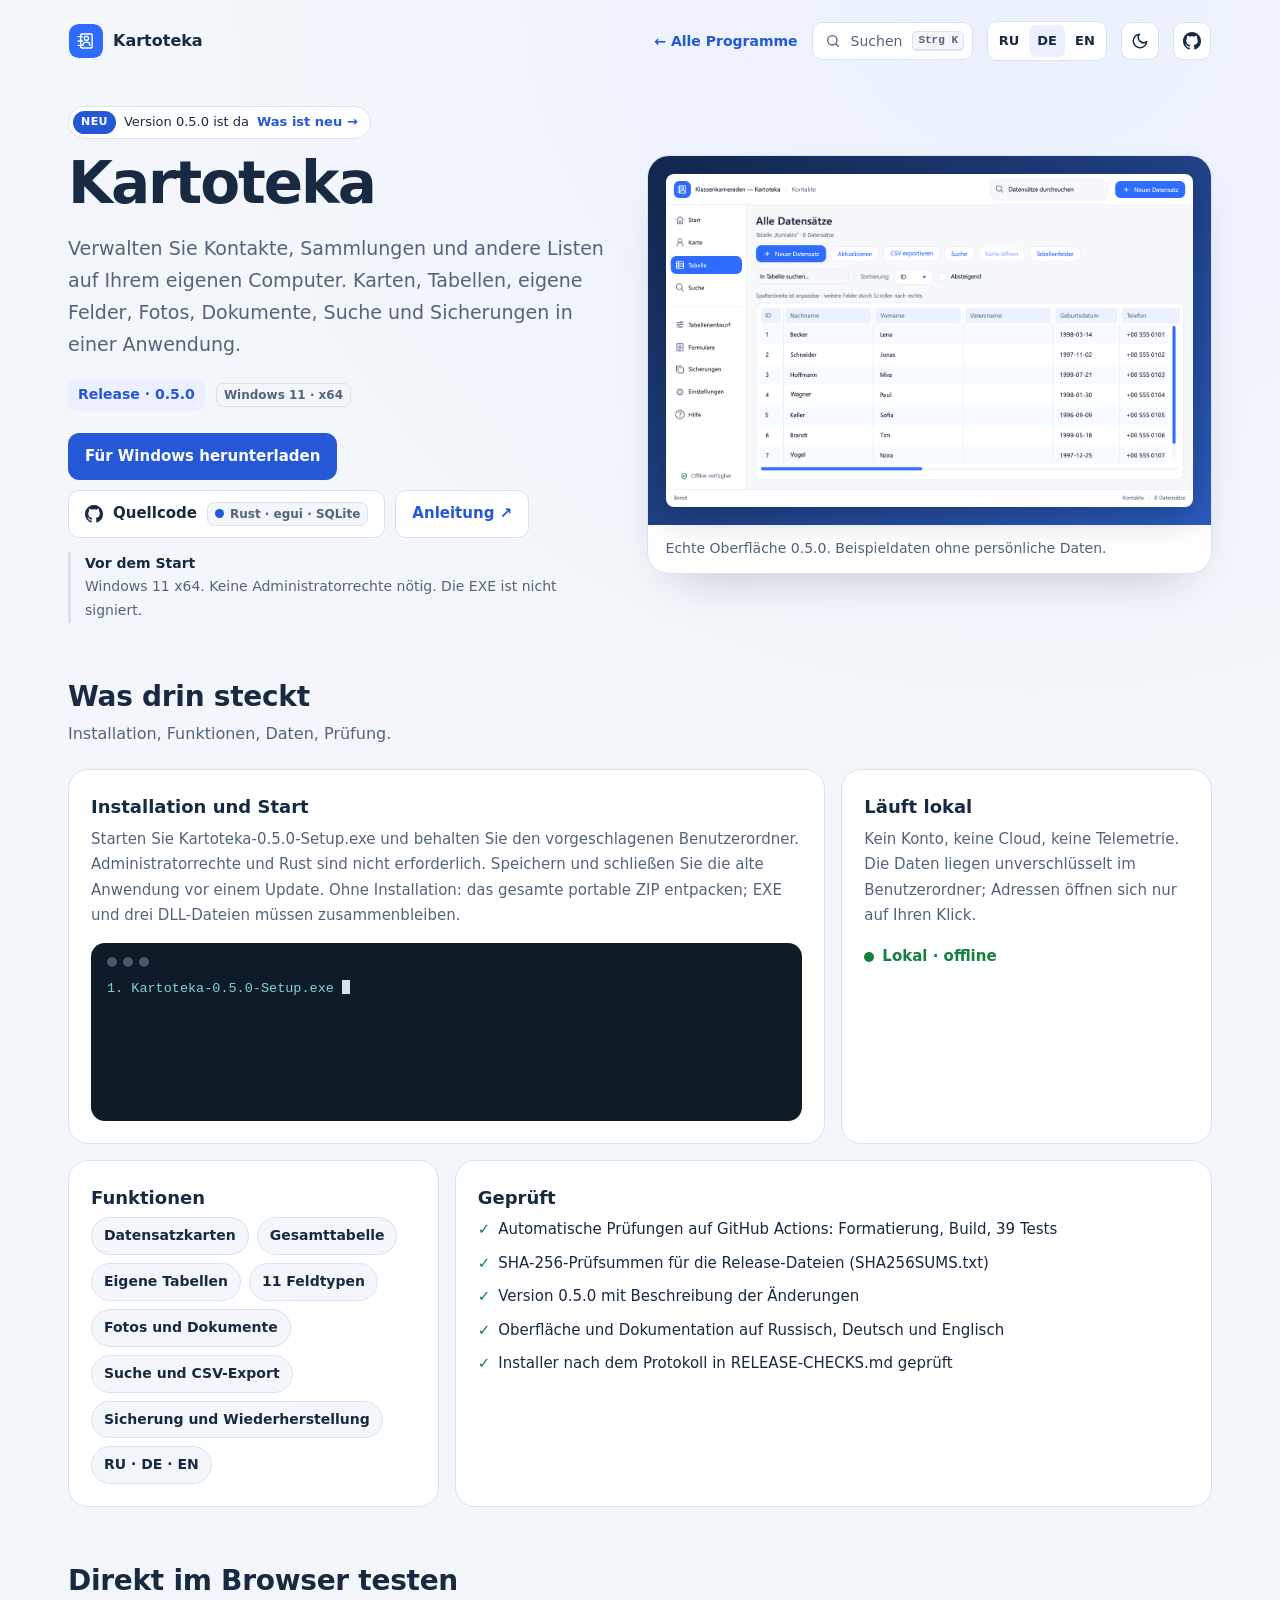
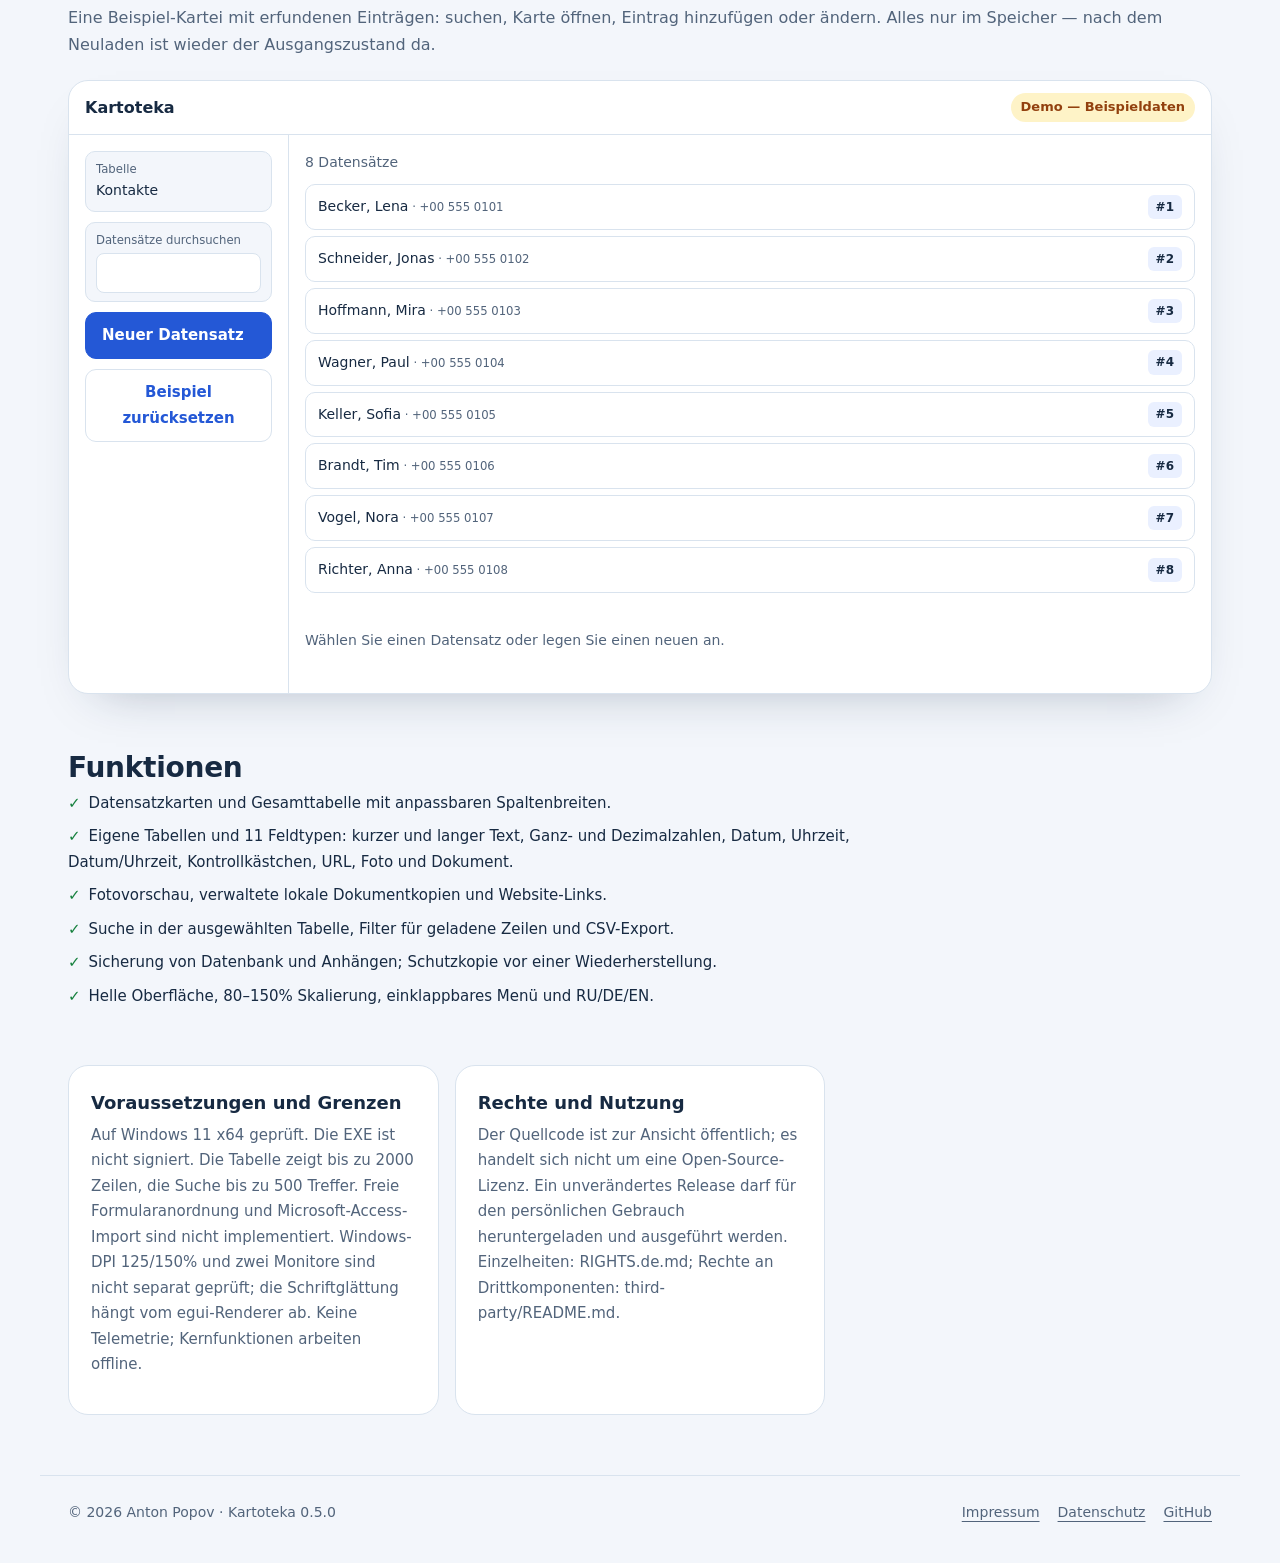
==== commit 050f09f3: "kit: full brand in floating header, lighter pill transition" ====
--- a/docs/index.html
+++ b/docs/index.html
@@ -7,7 +7,7 @@
 <meta name="description" content="Verwalten Sie Kontakte, Sammlungen und andere Listen auf Ihrem eigenen Computer. Karten, Tabellen, eigene Felder, Fotos, Dokumente, Suche und Sicherungen in einer Anwendung.">
 <title>Kartoteka — Ihre lokale Kartei für Windows</title>
 <link rel="icon" href="assets/kartoteka.svg" type="image/svg+xml">
-<script src="assets/kit/kit-theme.js"></script><link rel="stylesheet" href="assets/kit/kit.css?v=2026.11.05-1"><script src="assets/kit/programs.js?v=2026.11.05-1" defer></script><script src="assets/kit/kit.js?v=2026.11.05-1" defer></script>
+<script src="assets/kit/kit-theme.js"></script><link rel="stylesheet" href="assets/kit/kit.css?v=2026.11.06-1"><script src="assets/kit/programs.js?v=2026.11.06-1" defer></script><script src="assets/kit/kit.js?v=2026.11.06-1" defer></script>
 <link rel="stylesheet" href="assets/site.css?v=2026.11.05-1">
 </head>
 <body class="ppk-page ppk-prose">
--- a/docs/assets/kit/kit.css
+++ b/docs/assets/kit/kit.css
@@ -52,14 +52,17 @@
 .ppk-search-btn:has(svg)::before,.ppk-icon-btn:has(svg)::before,.ppk-btn-gh:has(svg)::before{display:none}
 
 /* ---------- header: static markup, JS only improves it ---------- */
-.ppk-nav-wrap{position:sticky;top:0;z-index:40;padding:10px 0 0;transition:padding .3s}
+.ppk-nav-wrap{position:sticky;top:0;z-index:40;padding:10px 0 0}
 .ppk-nav-wrap.ppk-floating{padding-inline:8px}
-.ppk-nav{max-width:var(--ppk-shell);margin:0 auto;display:flex;align-items:center;gap:14px;padding:10px 28px;border:1px solid transparent;border-radius:0;font:14px/1.3 var(--ppk-font);color:var(--ppk-ink);transition:max-width .35s cubic-bezier(.2,.8,.2,1),padding .35s cubic-bezier(.2,.8,.2,1),border-radius .35s,background-color .35s,box-shadow .35s}
+.ppk-nav{position:relative;isolation:isolate;max-width:var(--ppk-shell);margin:0 auto;display:flex;align-items:center;gap:14px;padding:10px 28px;border:1px solid transparent;border-radius:0;font:14px/1.3 var(--ppk-font);color:var(--ppk-ink);transition:border-color .25s,border-radius .25s}
+/* Glass pill is a separate layer: the header jump to the pill changes layout once, the glass, blur and shadow only fade in (opacity), so scrolling past the threshold stays cheap. */
+.ppk-nav::before{content:"";position:absolute;inset:-1px;z-index:-1;border-radius:inherit;background:var(--ppk-glass);-webkit-backdrop-filter:blur(14px) saturate(1.4);backdrop-filter:blur(14px) saturate(1.4);box-shadow:0 10px 30px -18px rgba(0,0,0,.35);opacity:0;pointer-events:none;transition:opacity .25s}
 .ppk-nav *,.ppk-nav *::before,.ppk-nav *::after{box-sizing:border-box}
-.ppk-floating .ppk-nav{max-width:980px;padding:8px 10px 8px 16px;border-color:var(--ppk-line);border-radius:var(--ppk-radius-pill);background:var(--ppk-glass);-webkit-backdrop-filter:blur(14px) saturate(1.4);backdrop-filter:blur(14px) saturate(1.4);box-shadow:0 10px 30px -18px rgba(0,0,0,.35)}
+.ppk-floating .ppk-nav{max-width:980px;padding:8px 10px 8px 16px;border-color:var(--ppk-line);border-radius:var(--ppk-radius-pill)}
+.ppk-floating .ppk-nav::before{opacity:1}
 .ppk-brand{display:flex;align-items:center;gap:10px;min-width:0;font-size:16px;font-weight:750;color:var(--ppk-ink);text-decoration:none;white-space:nowrap}
 .ppk-brand img{width:34px;height:34px;flex:none;border-radius:9px}
-.ppk-brand span{overflow:hidden;text-overflow:ellipsis}
+.ppk-brand span{overflow:hidden;text-overflow:ellipsis;padding:3px 4px 3px 0;margin:-3px -4px -3px 0}
 .ppk-spacer{flex:1}
 .ppk-back{display:inline-flex;align-items:center;min-height:38px;font-size:14px;font-weight:650;color:var(--ppk-accent);text-decoration:none;white-space:nowrap}
 .ppk-back:hover{text-decoration:underline;text-underline-offset:4px}
@@ -237,7 +240,7 @@
 }
 
 @media (prefers-reduced-motion:reduce){
-  .ppk-nav-wrap,.ppk-nav,.ppk-pill,.ppk-btn,.ppk-chips span,.ppk-app-card,.ppk-reveal,.ppk-progress i,.ppk-page{transition:none!important}
+  .ppk-nav-wrap,.ppk-nav,.ppk-nav::before,.ppk-pill,.ppk-btn,.ppk-chips span,.ppk-app-card,.ppk-reveal,.ppk-progress i,.ppk-page{transition:none!important}
   .ppk-palette,.ppk-app-card,.ppk-rows li,.ppk-cursor,.ppk-live::before{animation:none!important}
   html.ppk-js .ppk-reveal:not(.ppk-in){opacity:1;transform:none}
 }
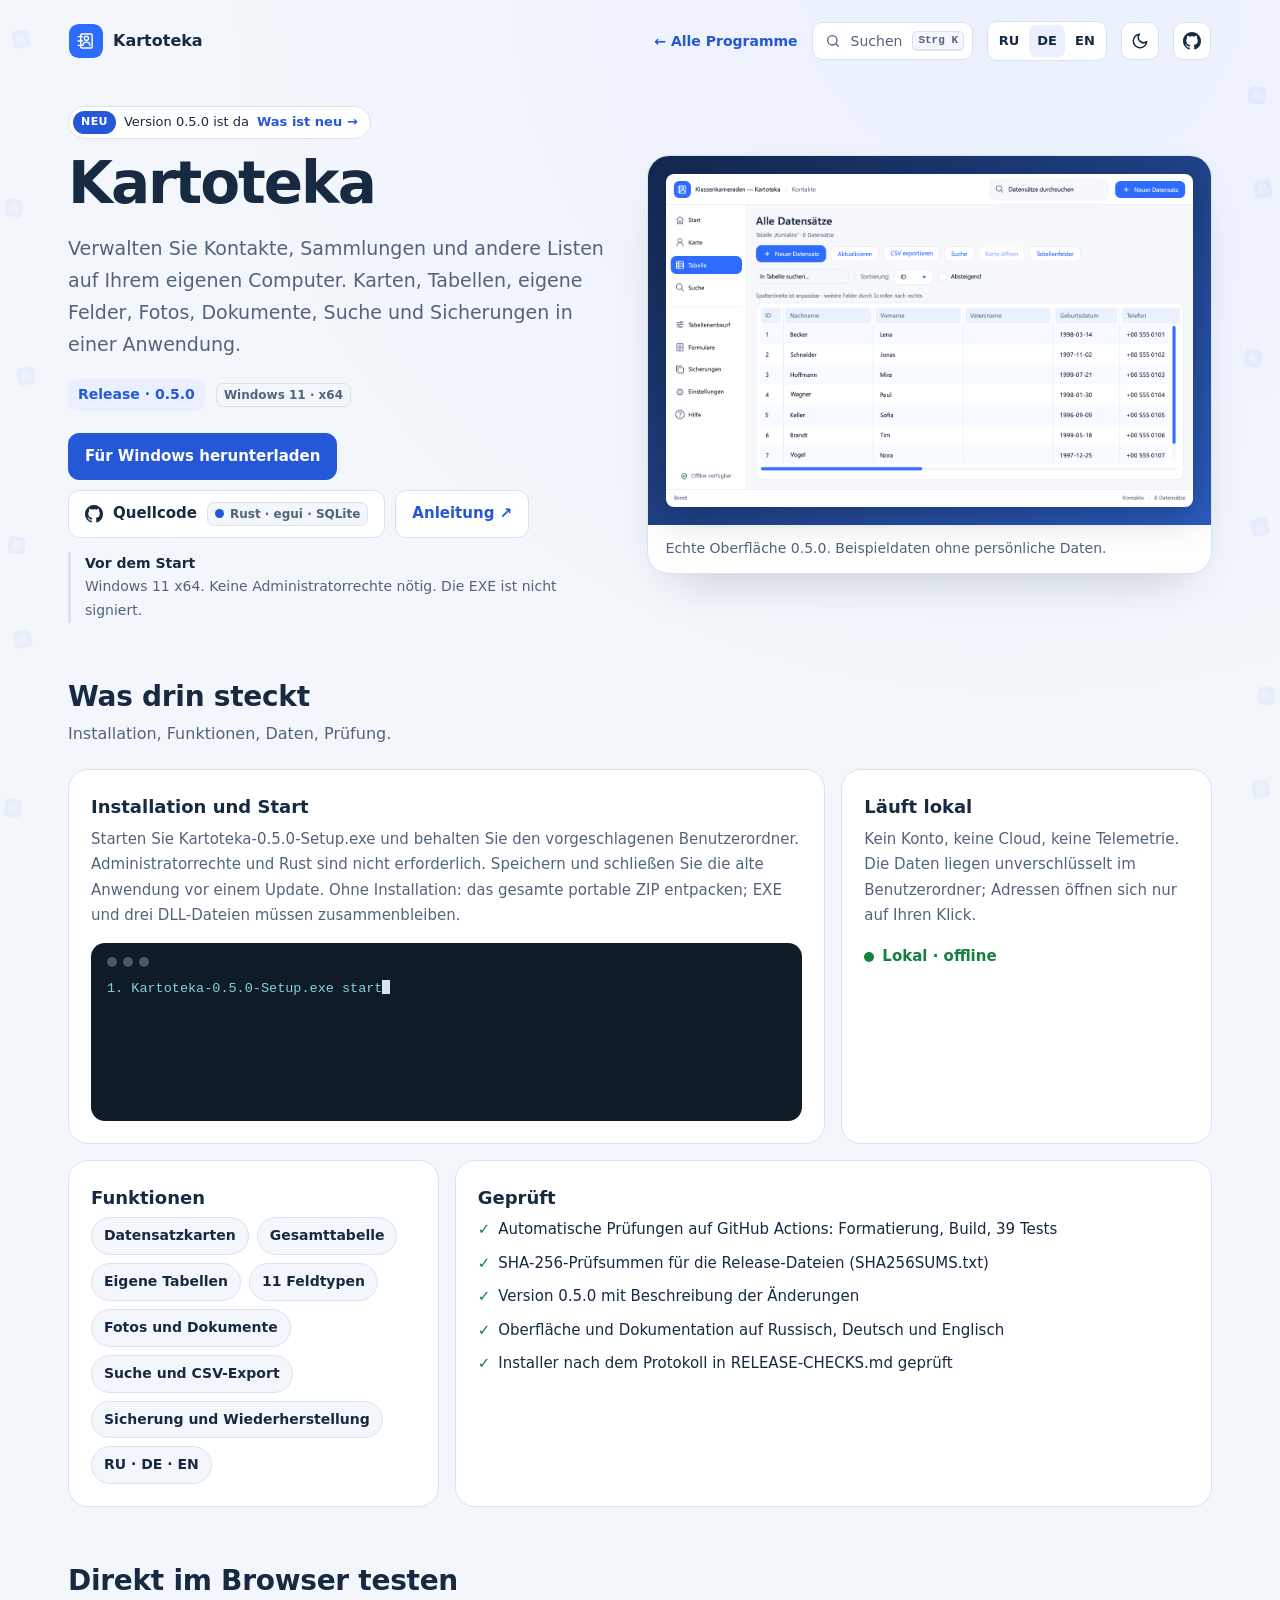
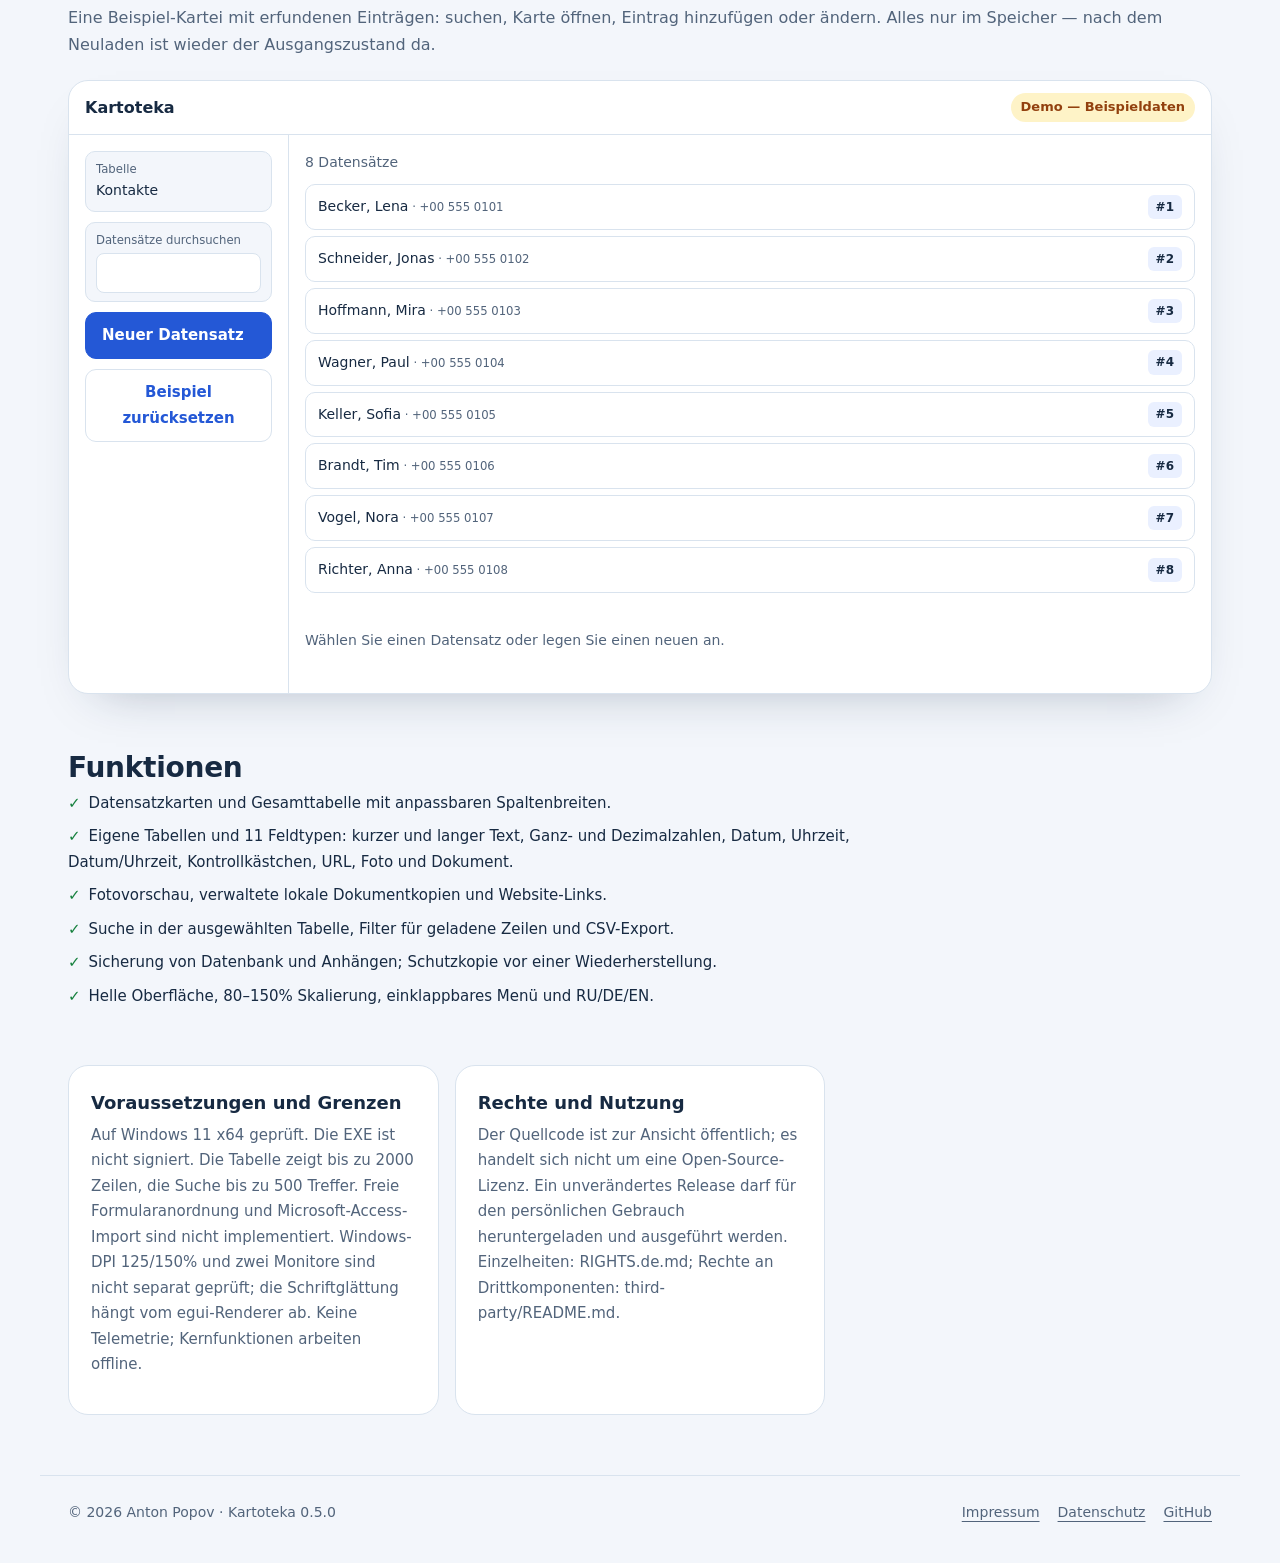
==== commit 946ea6fd: "kit: quiet side decor of program icons on wide screens One fixed, aria-hidden layer in the page marg" ====
--- a/docs/index.html
+++ b/docs/index.html
@@ -7,8 +7,8 @@
 <meta name="description" content="Verwalten Sie Kontakte, Sammlungen und andere Listen auf Ihrem eigenen Computer. Karten, Tabellen, eigene Felder, Fotos, Dokumente, Suche und Sicherungen in einer Anwendung.">
 <title>Kartoteka — Ihre lokale Kartei für Windows</title>
 <link rel="icon" href="assets/kartoteka.svg" type="image/svg+xml">
-<script src="assets/kit/kit-theme.js"></script><link rel="stylesheet" href="assets/kit/kit.css?v=2026.11.06-1"><script src="assets/kit/programs.js?v=2026.11.06-1" defer></script><script src="assets/kit/kit.js?v=2026.11.06-1" defer></script>
-<link rel="stylesheet" href="assets/site.css?v=2026.11.05-1">
+<script src="assets/kit/kit-theme.js"></script><link rel="stylesheet" href="assets/kit/kit.css?v=2026.11.06-2"><script src="assets/kit/programs.js?v=2026.11.06-2" defer></script><script src="assets/kit/kit.js?v=2026.11.06-2" defer></script>
+<link rel="stylesheet" href="assets/site.css?v=2026.11.06-2">
 </head>
 <body class="ppk-page ppk-prose">
 <a class="ppk-skip" href="#main">Zum Inhalt</a>
--- a/docs/assets/kit/kit.css
+++ b/docs/assets/kit/kit.css
@@ -245,3 +245,18 @@
   html.ppk-js .ppk-reveal:not(.ppk-in){opacity:1;transform:none}
 }
 @media (forced-colors:active){.ppk-pitem[aria-selected="true"]{outline:2px solid Highlight}.ppk-tabs button[aria-selected="true"]{outline:2px solid Highlight}}
+
+/* side decor (kit.js builds it on screens >= 1280px; nothing without JS) */
+.ppk-decor{display:none}
+@media (min-width:1280px){
+  .ppk-decor{display:block;position:fixed;inset:0;z-index:0;overflow:hidden;pointer-events:none;container-type:inline-size;opacity:0;transition:opacity 1.2s ease}
+  .ppk-decor.ppk-decor-on{opacity:1}
+  .ppk-decor-side{position:absolute;top:0;bottom:0;width:calc((100cqi - var(--ppk-decor-shell,var(--ppk-shell)))/2);animation:ppk-decor-drift 90s ease-in-out infinite alternate;will-change:transform}
+  .ppk-decor-l{left:0}
+  .ppk-decor-r{right:0;animation-direction:alternate-reverse}
+  .ppk-decor-i{--ppk-sz:clamp(18px,calc(var(--ppk-k,1) * ((100cqi - var(--ppk-decor-shell,var(--ppk-shell)))/2 - 28px)),72px);position:absolute;top:var(--ppk-y,0);left:calc(var(--ppk-x,.5) * (100% - 1.2 * var(--ppk-sz)) + .1 * var(--ppk-sz));width:var(--ppk-sz);height:var(--ppk-sz);object-fit:contain;opacity:.06;transform:rotate(var(--ppk-r,0deg));user-select:none}
+  [data-theme="dark"] .ppk-decor-i{opacity:.08}
+}
+@keyframes ppk-decor-drift{from{transform:translateY(-10px)}to{transform:translateY(10px)}}
+@media print{.ppk-decor{display:none!important}}
+@media (prefers-reduced-motion:reduce){.ppk-decor{transition:none}.ppk-decor-side{animation:none;will-change:auto}}
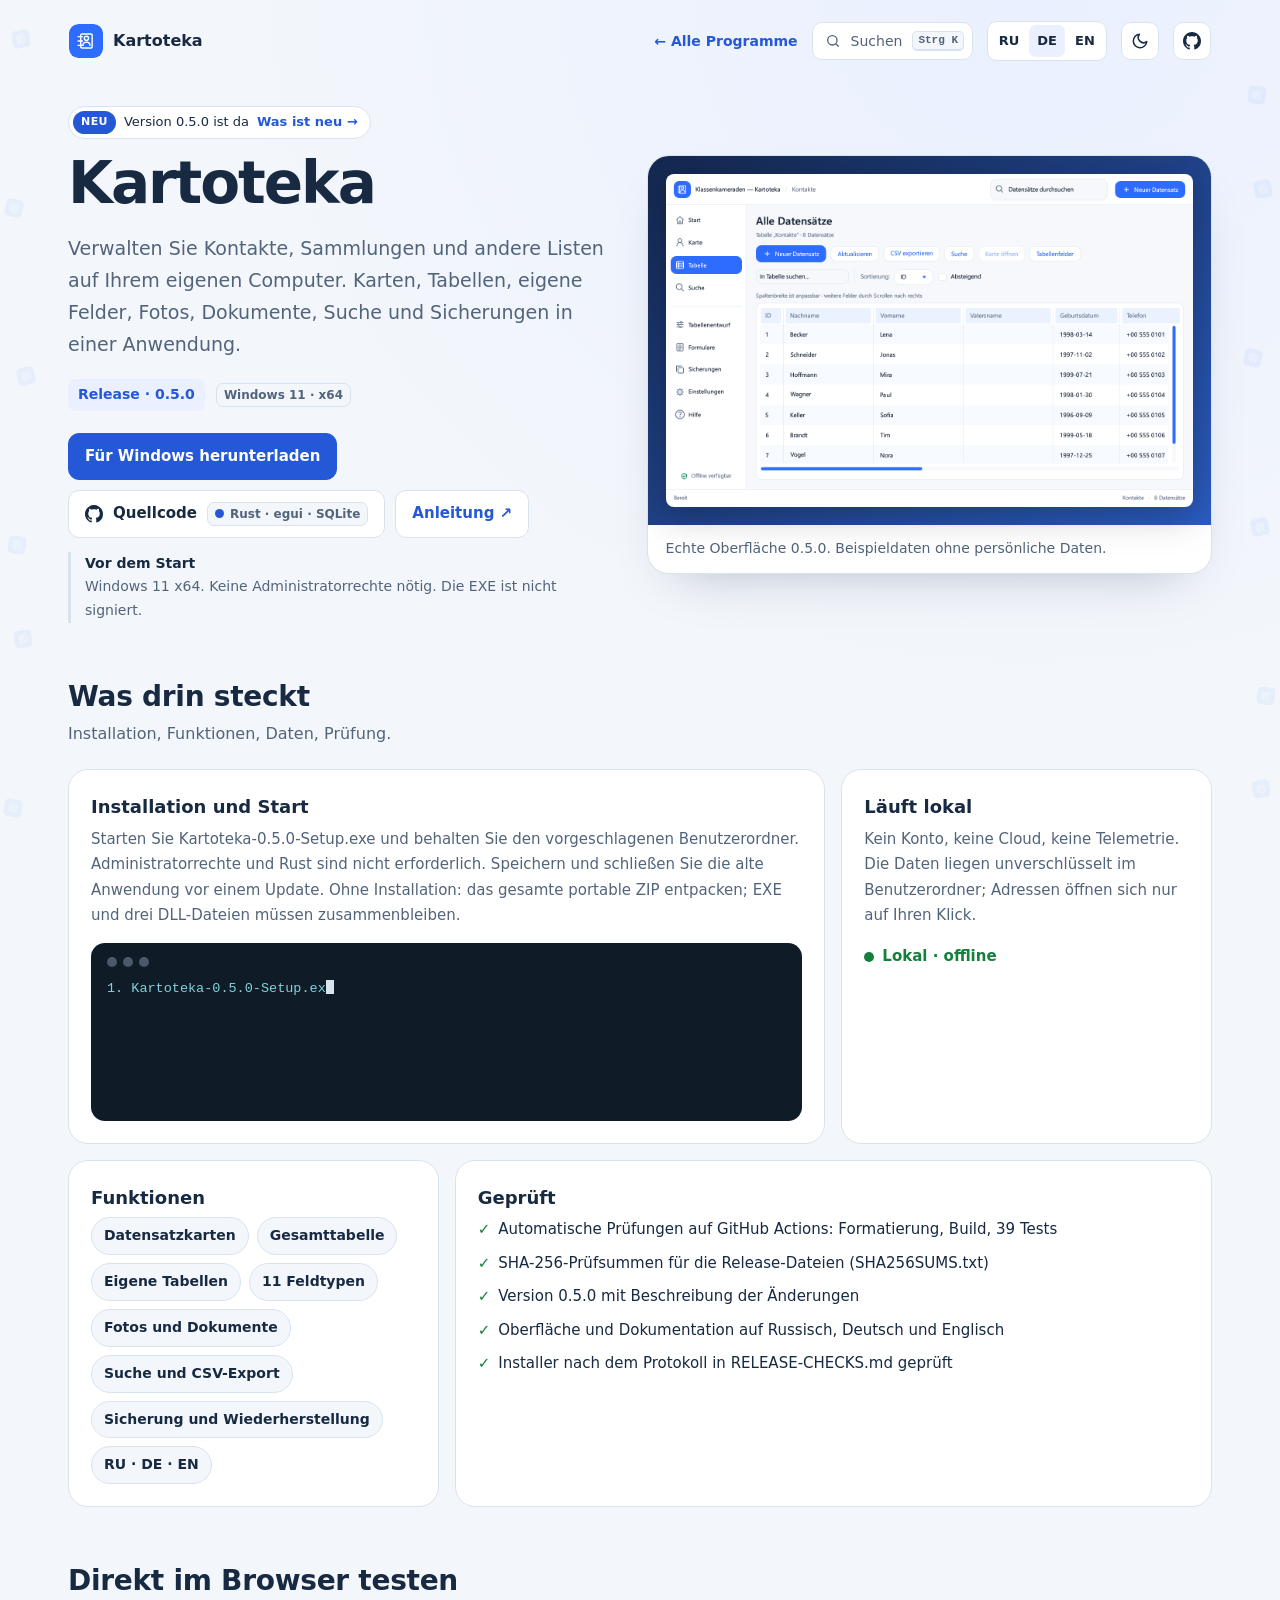
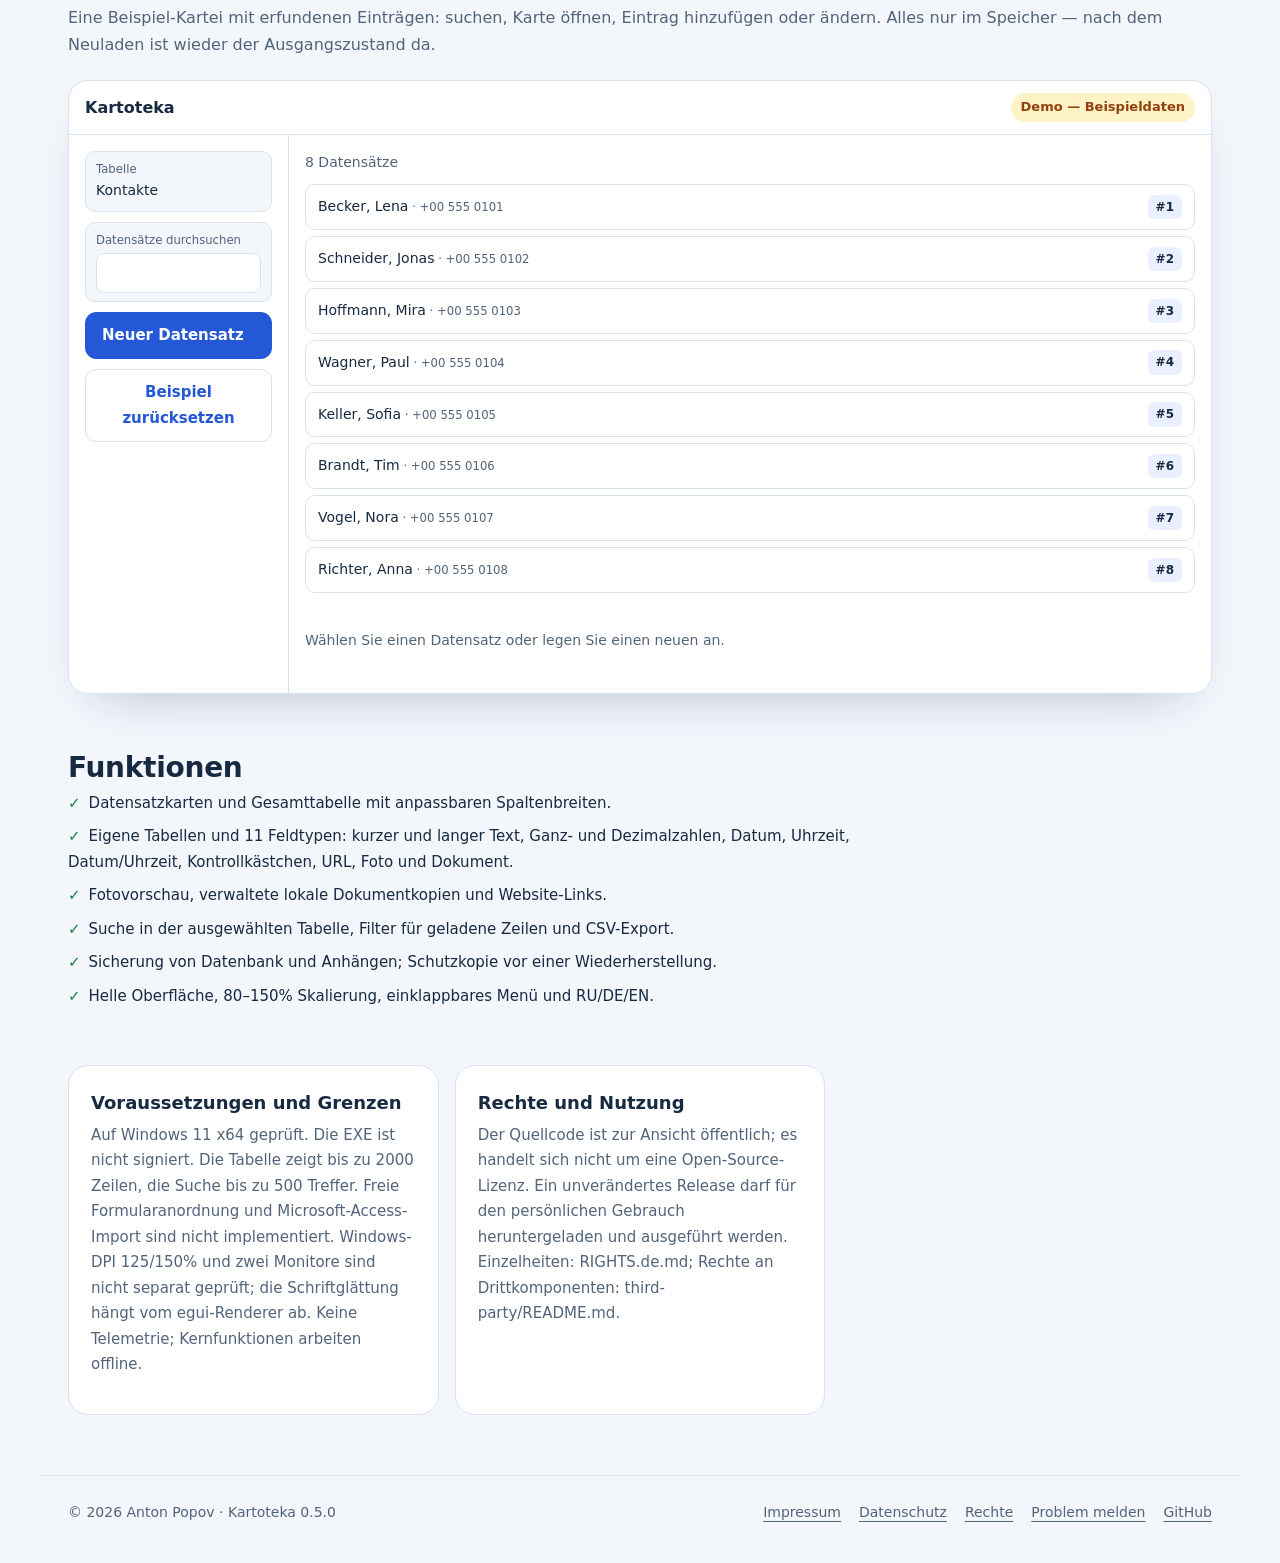
==== commit 488a761f: "site: one tab title pattern and one footer across programs Landing titles name the program and what " ====
--- a/docs/index.html
+++ b/docs/index.html
@@ -75,7 +75,7 @@
 </main>
 <footer class="ppk-footer">
   <span>© 2026 Anton Popov · Kartoteka 0.5.0</span>
-  <nav aria-label="Rechtliches"><a href="https://popovantondev.github.io/popovantondev/impressum.html">Impressum</a><a href="https://popovantondev.github.io/popovantondev/datenschutz.html">Datenschutz</a><a href="https://github.com/popovantondev/Kartoteka">GitHub</a></nav>
+  <nav aria-label="Rechtliches"><a href="https://popovantondev.github.io/popovantondev/impressum.html">Impressum</a><a href="https://popovantondev.github.io/popovantondev/datenschutz.html">Datenschutz</a><a href="https://github.com/popovantondev/Kartoteka/blob/main/RIGHTS.de.md">Rechte</a><a href="https://github.com/popovantondev/Kartoteka/issues/new">Problem melden</a><a href="https://github.com/popovantondev/Kartoteka">GitHub</a></nav>
 </footer>
 <script src="assets/demo.js?v=3c7292a7" defer></script>
 </body>
--- a/docs/assets/site.css
+++ b/docs/assets/site.css
@@ -5,6 +5,8 @@
 .ppk-meta-chip{margin-left:6px}
 .ppk-feature-list{max-width:860px}
 .ppk-guide{max-width:880px;padding-bottom:40px}
+.ppk-guide-home{margin:24px 0 0}
+.ppk-guide-home+h1{margin-top:20px}
 .ppk-guide h1{margin:28px 0 12px;font-size:clamp(30px,5vw,44px);line-height:1.15}
 .ppk-guide section{scroll-margin-top:84px;margin:30px 0}
 .ppk-guide section>p{max-width:75ch}
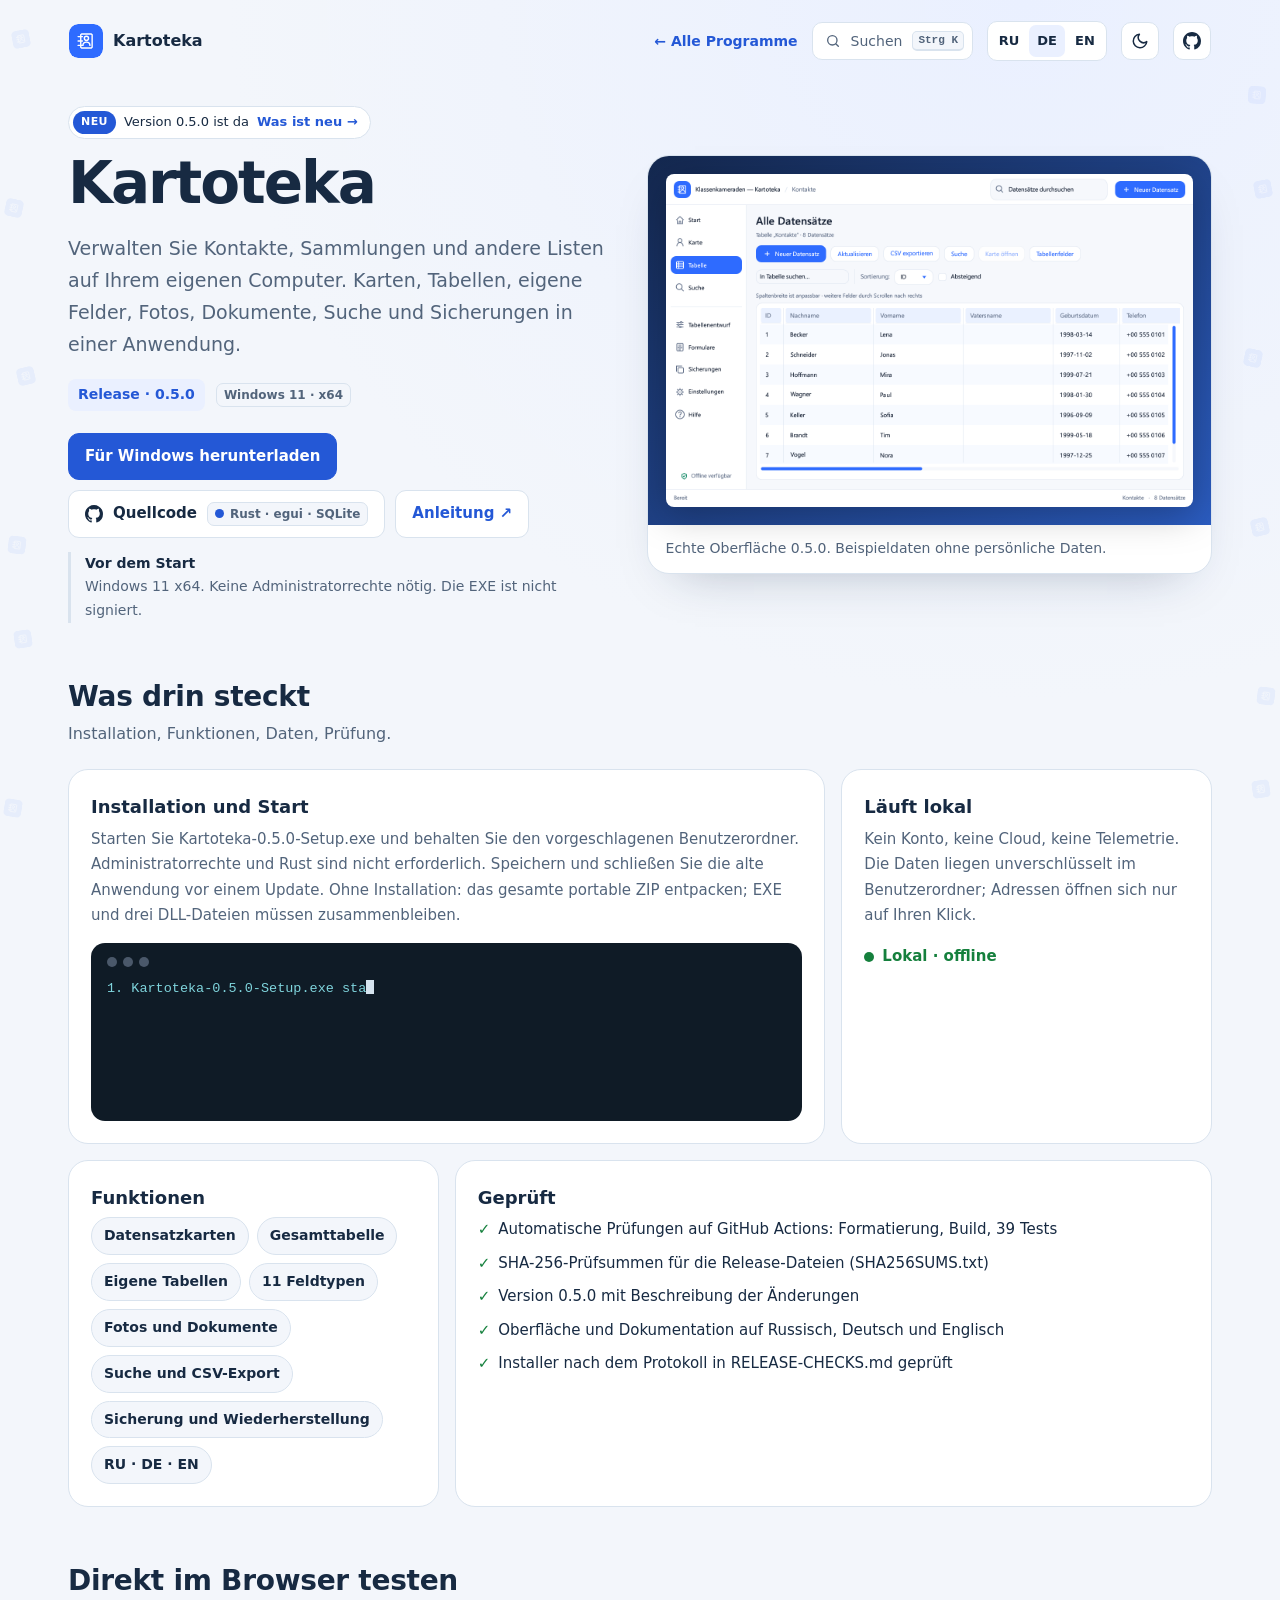
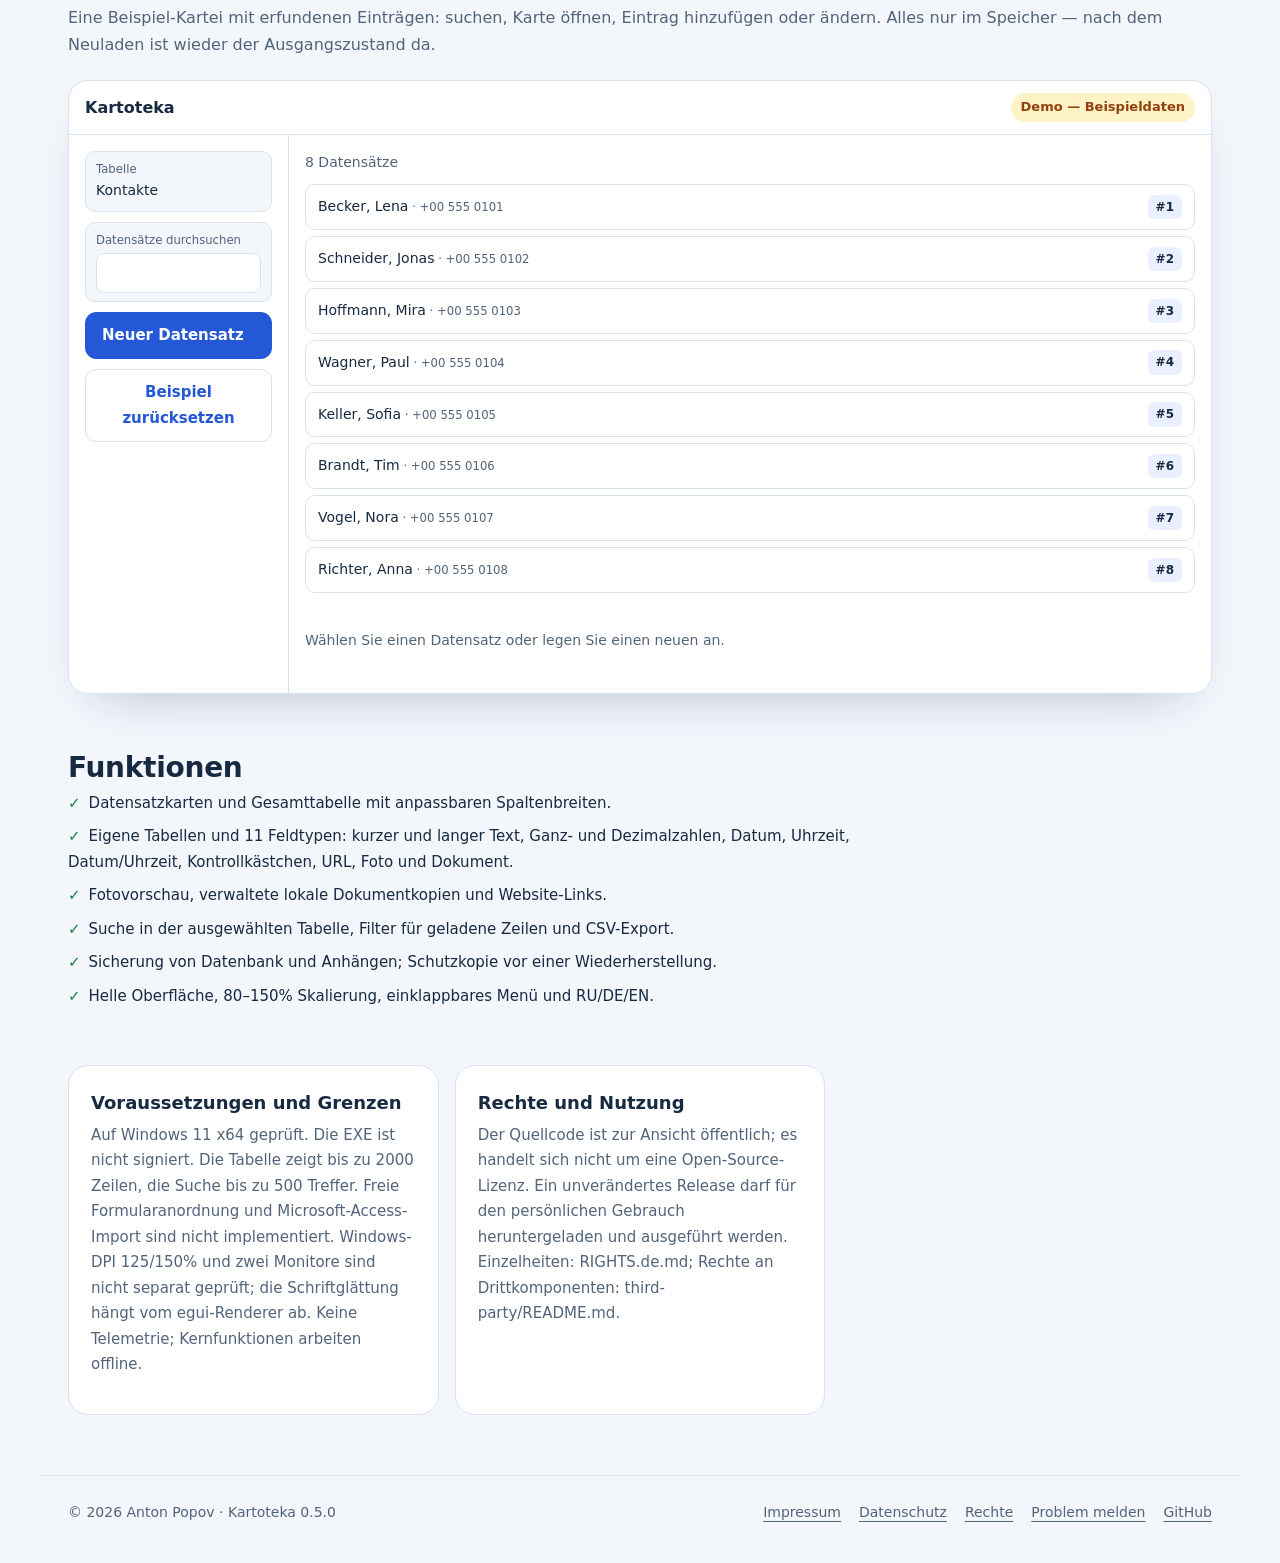
==== commit d0929c1e: "kit: search box without focus frame, palette closes before leaving The palette input lost its clippe" ====
--- a/docs/index.html
+++ b/docs/index.html
@@ -7,8 +7,8 @@
 <meta name="description" content="Verwalten Sie Kontakte, Sammlungen und andere Listen auf Ihrem eigenen Computer. Karten, Tabellen, eigene Felder, Fotos, Dokumente, Suche und Sicherungen in einer Anwendung.">
 <title>Kartoteka — Ihre lokale Kartei für Windows</title>
 <link rel="icon" href="assets/kartoteka.svg" type="image/svg+xml">
-<script src="assets/kit/kit-theme.js"></script><link rel="stylesheet" href="assets/kit/kit.css?v=2026.11.06-2"><script src="assets/kit/programs.js?v=2026.11.06-2" defer></script><script src="assets/kit/kit.js?v=2026.11.06-2" defer></script>
-<link rel="stylesheet" href="assets/site.css?v=2026.11.06-2">
+<script src="assets/kit/kit-theme.js"></script><link rel="stylesheet" href="assets/kit/kit.css?v=2026.11.06-3"><script src="assets/kit/programs.js?v=2026.11.06-3" defer></script><script src="assets/kit/kit.js?v=2026.11.06-3" defer></script>
+<link rel="stylesheet" href="assets/site.css?v=2026.11.06-3">
 </head>
 <body class="ppk-page ppk-prose">
 <a class="ppk-skip" href="#main">Zum Inhalt</a>
--- a/docs/assets/kit/kit.css
+++ b/docs/assets/kit/kit.css
@@ -173,6 +173,7 @@
 .ppk-phead{display:flex;align-items:center;border-bottom:1px solid var(--ppk-line)}
 .ppk-palette-input{flex:1;min-width:0;padding:16px 18px;border:0;background:transparent;color:var(--ppk-ink);font:inherit;font-size:17px;outline:none}
 .ppk-palette-input::placeholder{color:var(--ppk-muted);opacity:1}
+.ppk-overlay .ppk-palette-input:focus-visible{outline:none}
 .ppk-phead:focus-within{box-shadow:inset 0 -2px 0 var(--ppk-focus)}
 .ppk-pclose{margin-right:12px;padding:6px 8px;border:1px solid var(--ppk-line);border-radius:7px;background:var(--ppk-bg);color:var(--ppk-muted);font:600 12px/1 var(--ppk-mono);cursor:pointer}
 .ppk-plist{max-height:min(420px,55vh);margin:0;padding:6px;overflow:auto;list-style:none}
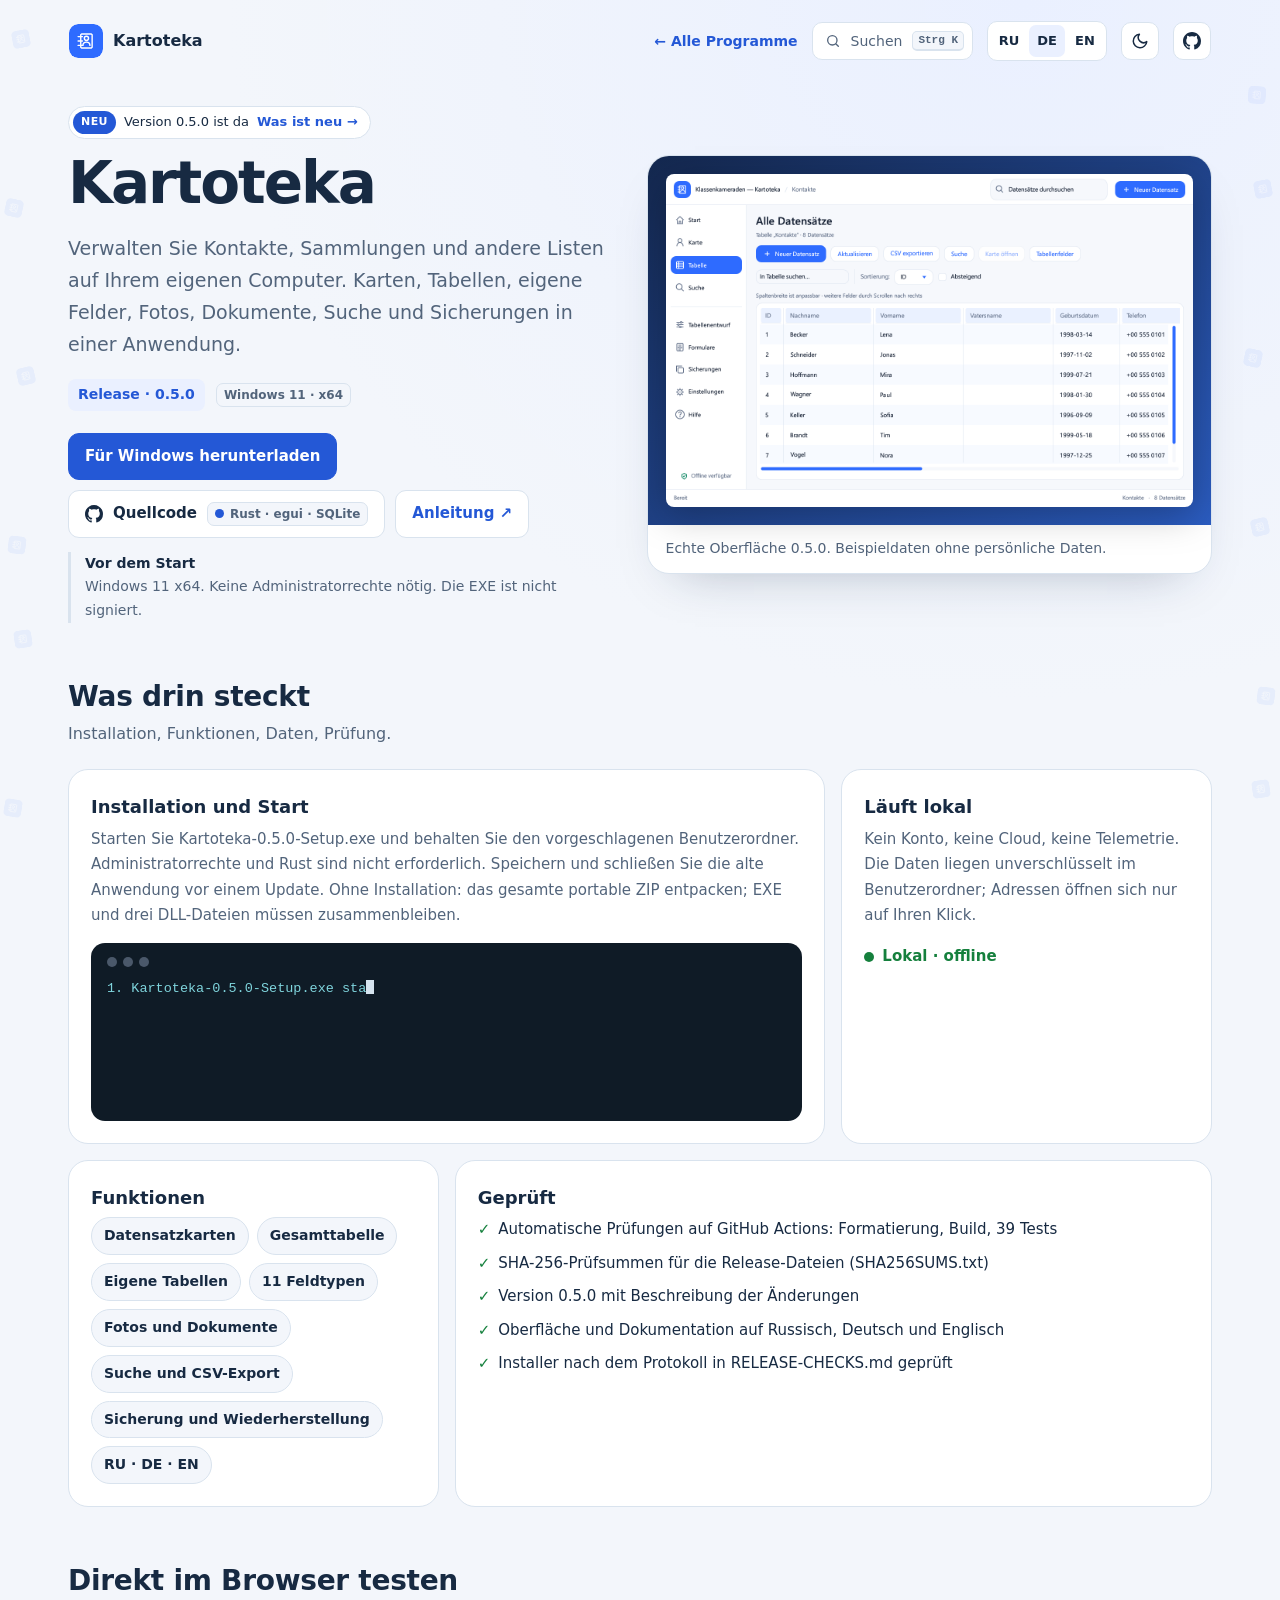
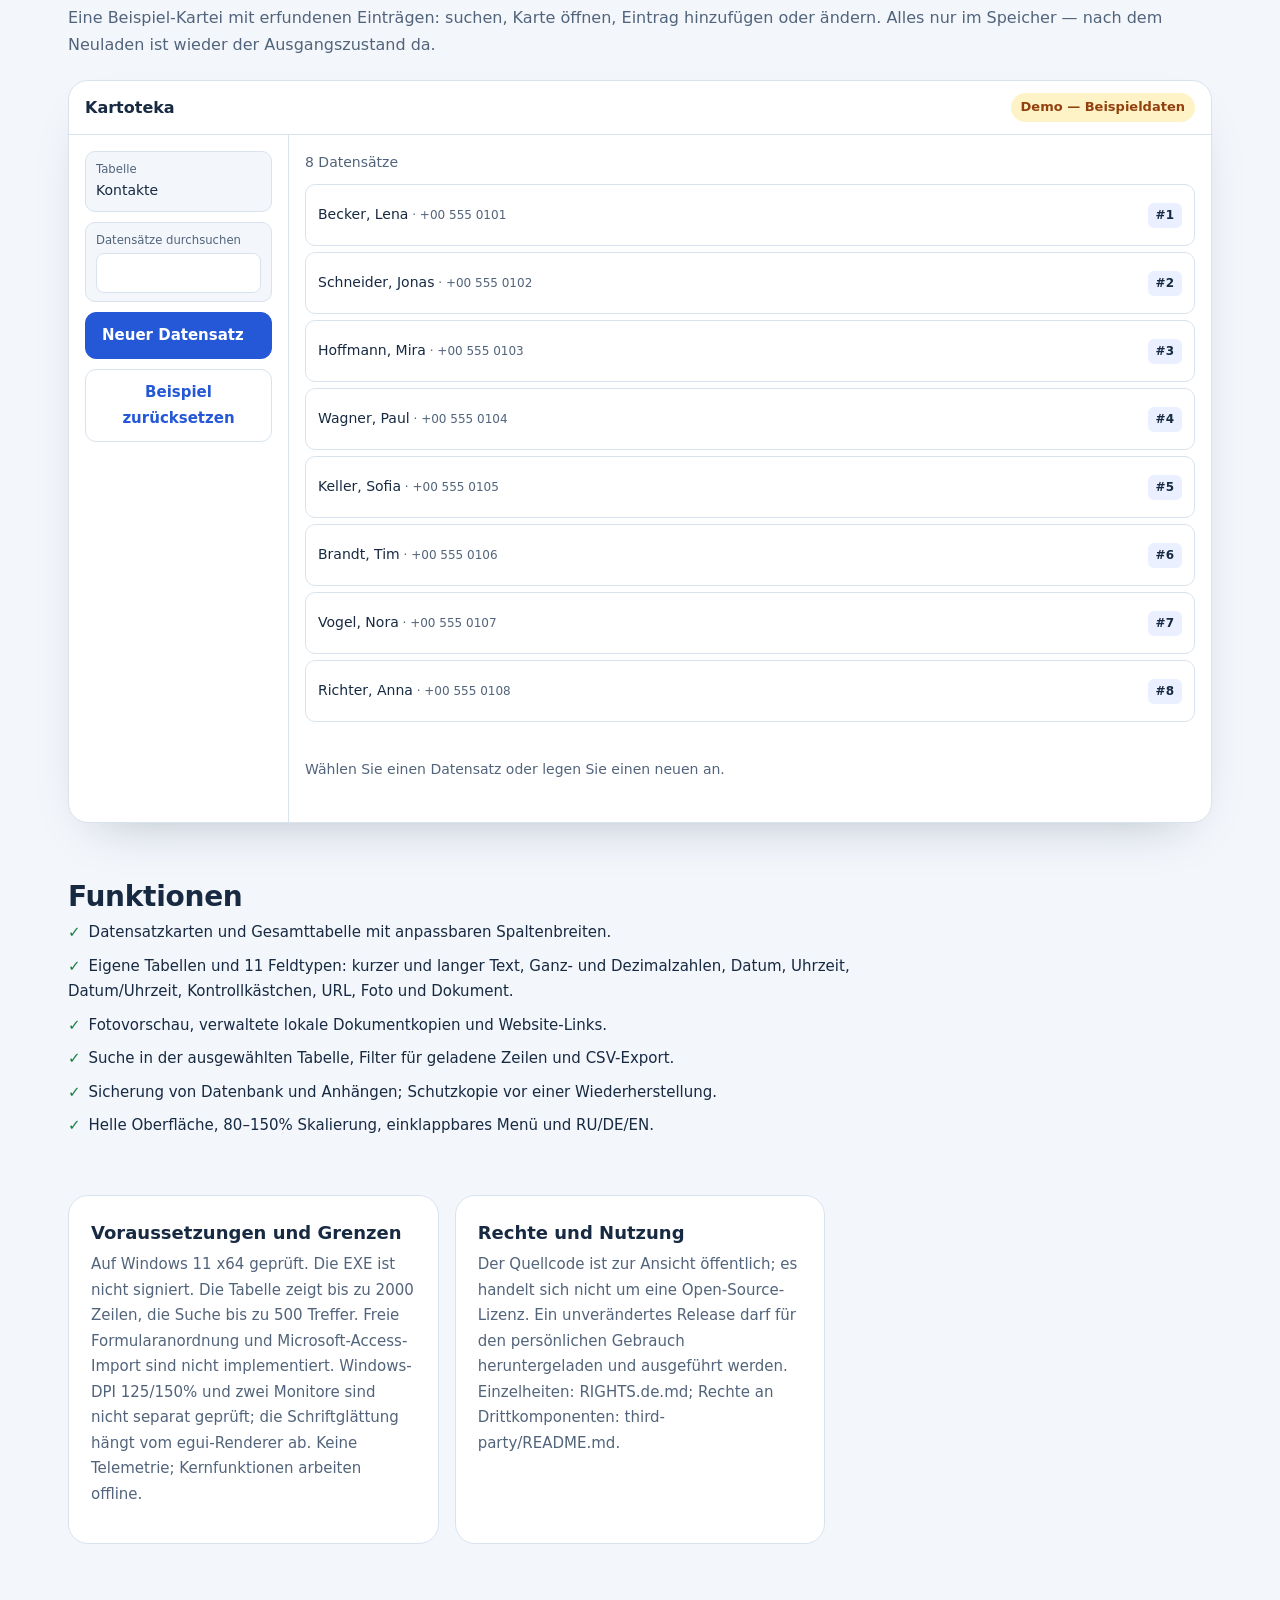
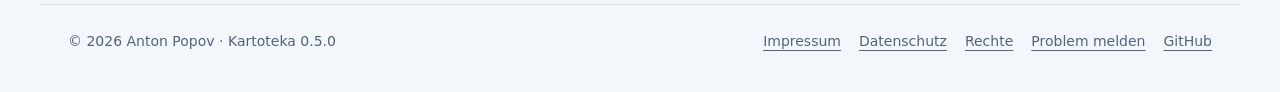
==== commit 7e9dd3f1: "Kit update: stacked source-code button on narrow phones, 'Close' on touch search, new cache-busting " ====
--- a/docs/index.html
+++ b/docs/index.html
@@ -7,8 +7,8 @@
 <meta name="description" content="Verwalten Sie Kontakte, Sammlungen und andere Listen auf Ihrem eigenen Computer. Karten, Tabellen, eigene Felder, Fotos, Dokumente, Suche und Sicherungen in einer Anwendung.">
 <title>Kartoteka — Ihre lokale Kartei für Windows</title>
 <link rel="icon" href="assets/kartoteka.svg" type="image/svg+xml">
-<script src="assets/kit/kit-theme.js"></script><link rel="stylesheet" href="assets/kit/kit.css?v=2026.11.06-3"><script src="assets/kit/programs.js?v=2026.11.06-3" defer></script><script src="assets/kit/kit.js?v=2026.11.06-3" defer></script>
-<link rel="stylesheet" href="assets/site.css?v=2026.11.06-3">
+<script src="assets/kit/kit-theme.js"></script><link rel="stylesheet" href="assets/kit/kit.css?v=2026.11.16-1"><script src="assets/kit/programs.js?v=2026.11.16-1" defer></script><script src="assets/kit/kit.js?v=2026.11.16-1" defer></script>
+<link rel="stylesheet" href="assets/site.css?v=2026.11.16-1">
 </head>
 <body class="ppk-page ppk-prose">
 <a class="ppk-skip" href="#main">Zum Inhalt</a>
--- a/docs/assets/kit/kit.css
+++ b/docs/assets/kit/kit.css
@@ -124,6 +124,7 @@
 .ppk-live::before{content:"";width:10px;height:10px;border-radius:50%;background:var(--ppk-ok);box-shadow:0 0 0 0 rgba(22,163,74,.55);animation:ppk-pulse 2s infinite}
 @keyframes ppk-pulse{70%{box-shadow:0 0 0 10px rgba(22,163,74,0)}100%{box-shadow:0 0 0 0 rgba(22,163,74,0)}}
 .ppk-checks{display:grid;gap:8px;margin:0;padding:0;list-style:none;font-size:15px}
+.ppk-checks li{overflow-wrap:anywhere}
 .ppk-checks li::before{content:"\2713";margin-right:8px;color:var(--ppk-ok);font-weight:800}
 
 /* ---------- steps ---------- */
@@ -226,18 +227,47 @@
   .ppk-pfoot{display:none}
   .ppk-overlay{padding-top:8vh}
 }
-@media (max-width:520px){
-  .ppk-nav{flex-wrap:wrap;row-gap:6px}
-  .ppk-nav::after{content:"";order:4;flex-basis:100%;height:0}
-  .ppk-brand{order:1;margin-right:auto}
+/* Phones: touch targets 44 px, the header is two full rows (name + theme + GitHub, then [back] search + language switch that fills the rest),
+   it scrolls away with the page instead of sticking (two rows would eat a seventh of the screen), long names wrap instead of being cut. */
+@media (max-width:640px){
+  .ppk-icon-btn{width:44px;height:44px}
+  .ppk-search-btn{width:44px;min-height:44px}
+  .ppk-back{width:44px;min-height:44px}
+  .ppk-langs a{min-width:40px;min-height:40px}
+  .ppk-brand{min-height:44px}
+  .ppk-tabs button{min-height:44px}
+  .ppk-pill{min-height:40px;font-size:13px;flex-wrap:wrap;row-gap:2px;border-radius:20px}
+  .ppk-pill .ppk-more{white-space:normal}
+  .ppk-field small{font-size:12px}
+  .ppk-pill .ppk-new{font-size:12px}
+  .ppk-footer a{display:inline-flex;align-items:center;justify-content:center;min-height:40px;min-width:44px}
+  /* Guide table of contents and disclosure rows: finger-sized rows (guides with their own class names carry the same rule in their own CSS) */
+  .ppk-page .ppk-contents a{display:inline-flex;align-items:center;min-height:44px;min-width:44px}
+  .ppk-page details>summary{padding-block:11px}
+  .ppk-pclose{min-width:44px;min-height:44px;margin-right:6px;font-size:13px}
+  .ppk-chip{font-size:12px}
+}
+@media (max-width:560px){
+  .ppk-nav-wrap{position:static}
+  .ppk-nav{flex-wrap:wrap;row-gap:8px;gap:8px}
+  .ppk-nav::after{content:"";order:4;flex-basis:100%;height:0;margin:-8px 0 0}
+  .ppk-brand{order:1;flex:1 1 0;min-width:0;white-space:normal;font-size:16px;line-height:1.15}
+  .ppk-brand>span{overflow:visible;text-overflow:clip}
   .ppk-theme-btn{order:2}
   .ppk-gh-btn{order:3}
-  .ppk-back{order:5}
-  .ppk-search-btn{order:6;margin-left:auto}
-  .ppk-langs{order:7}
+  .ppk-back{order:5;width:auto;padding:0 6px 0 0;font-size:14px;justify-content:flex-start}
+  .ppk-back::before{content:none}
+  .ppk-search-btn{order:6}
+  .ppk-nav:not(:has(.ppk-langs)) .ppk-search-btn{order:2}
+  .ppk-langs{order:7;flex:1 1 0;min-width:0;padding:2px}
+  .ppk-langs a{flex:1 1 0}
   .ppk-spacer{display:none}
   .ppk-floating .ppk-nav{border-radius:26px;padding:8px 10px}
   .ppk-tile{padding:18px}
+}
+@media (max-width:359px){
+  .ppk-back{font-size:0;width:44px;padding:0;justify-content:center}
+  .ppk-back::before{content:"\2190";font-size:20px}
 }
 
 @media (prefers-reduced-motion:reduce){
@@ -260,4 +290,6 @@
 }
 @keyframes ppk-decor-drift{from{transform:translateY(-10px)}to{transform:translateY(10px)}}
 @media print{.ppk-decor{display:none!important}}
-@media (prefers-reduced-motion:reduce){.ppk-decor{transition:none}.ppk-decor-side{animation:none;will-change:auto}}+@media (prefers-reduced-motion:reduce){.ppk-decor{transition:none}.ppk-decor-side{animation:none;will-change:auto}}
+/* very narrow phones: the technology chip goes under the source-code label instead of beside it in two tall blocks */
+@media (max-width:420px){.ppk-btn-gh{flex-wrap:wrap;row-gap:6px}.ppk-btn-gh .ppk-chip{flex:1 0 100%;justify-content:center;text-align:center}}
--- a/docs/assets/site.css
+++ b/docs/assets/site.css
@@ -21,8 +21,8 @@
 .demo-input:focus-visible,.demo-open:focus-visible,.demo-card button:focus-visible{outline:2px solid var(--ppk-focus);outline-offset:2px}
 textarea.demo-input{resize:vertical;min-height:56px}
 .demo-count{margin:0 0 10px;color:var(--ppk-muted);font-size:14px}
-.demo-open{display:block;width:100%;min-width:0;padding:2px 0;border:0;background:transparent;color:inherit;font:inherit;text-align:left;cursor:pointer;overflow-wrap:anywhere}
-.demo-open small{color:var(--ppk-muted)}
+.demo-open{display:block;width:100%;min-width:0;min-height:44px;padding:10px 0;border:0;background:transparent;color:inherit;font:inherit;text-align:left;cursor:pointer;overflow-wrap:anywhere}
+.demo-open small{color:var(--ppk-muted);font-size:12px}
 .demo-card{display:grid;grid-template-columns:repeat(2,minmax(0,1fr));gap:10px 14px}
 .demo-fld{display:block;min-width:0;font-size:13px;color:var(--ppk-muted)}
 .demo-fld:nth-of-type(6),.demo-error,.demo-actions{grid-column:1/-1}
